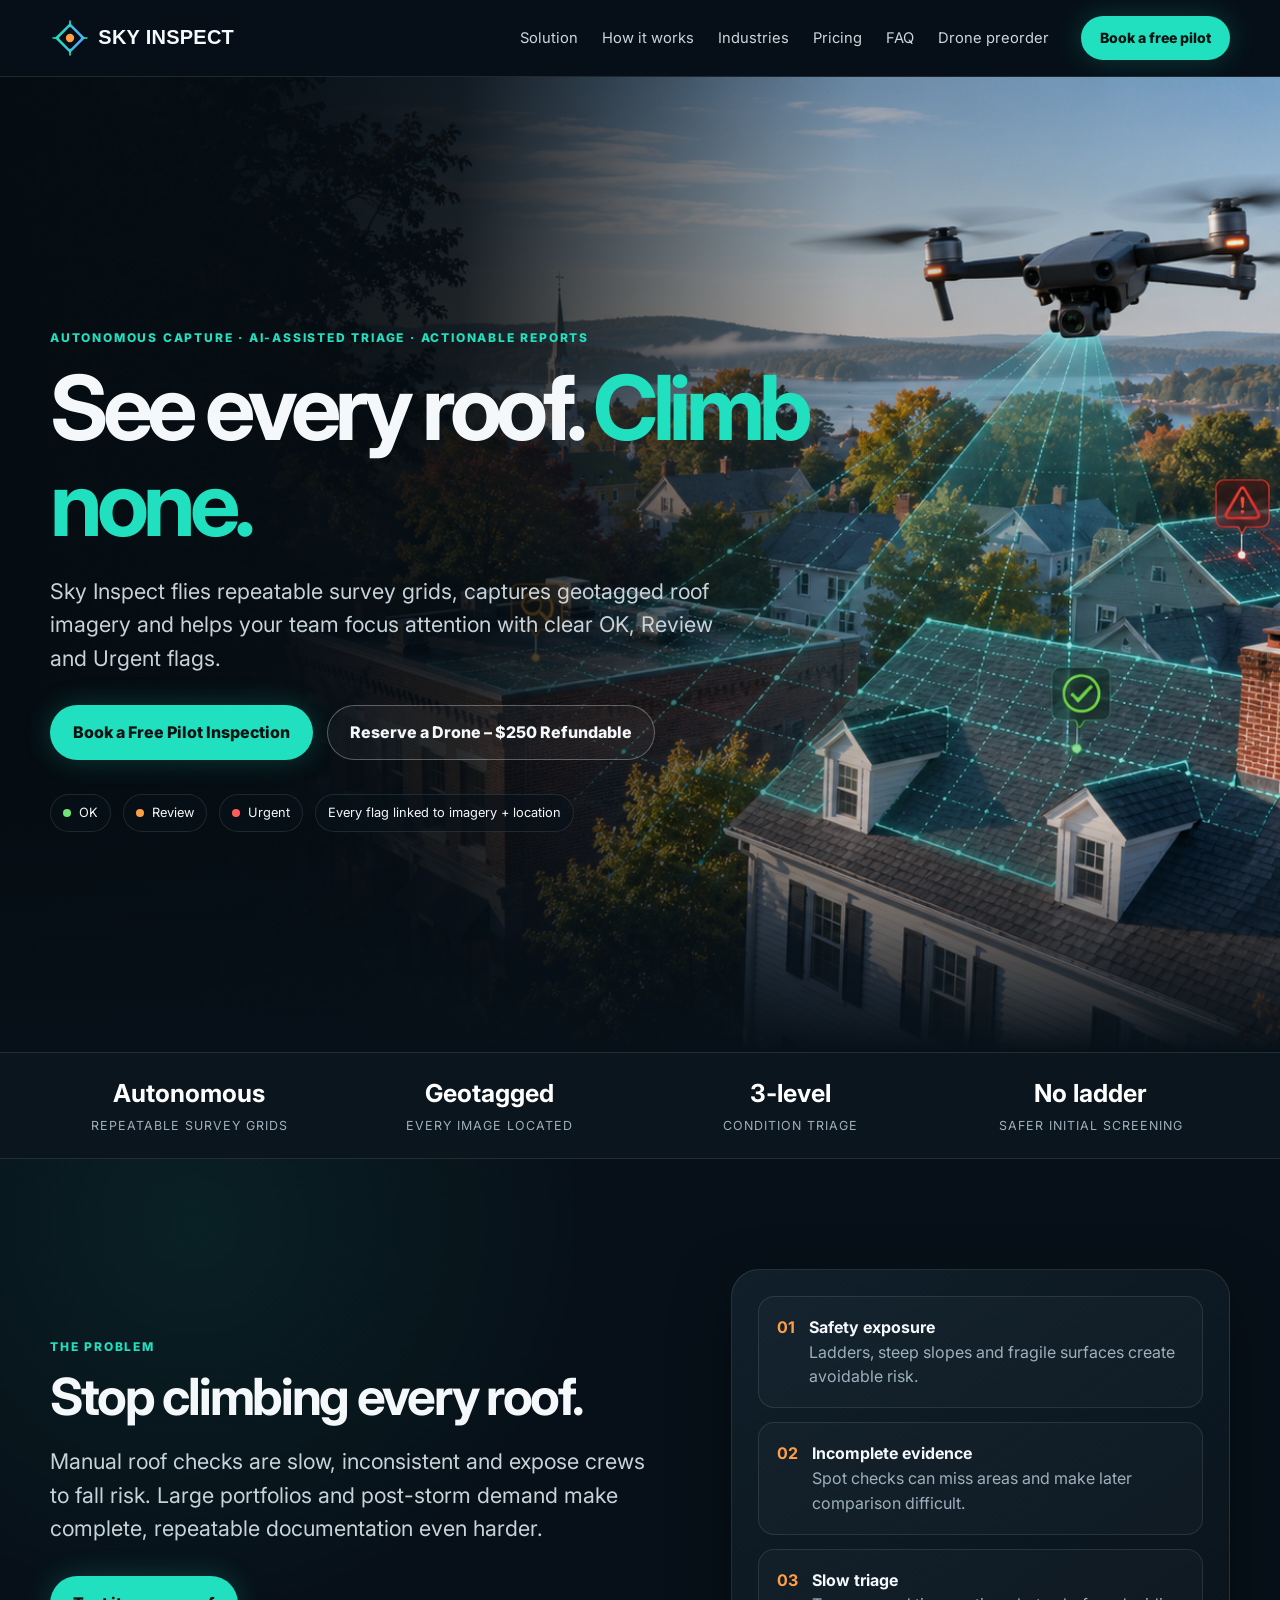
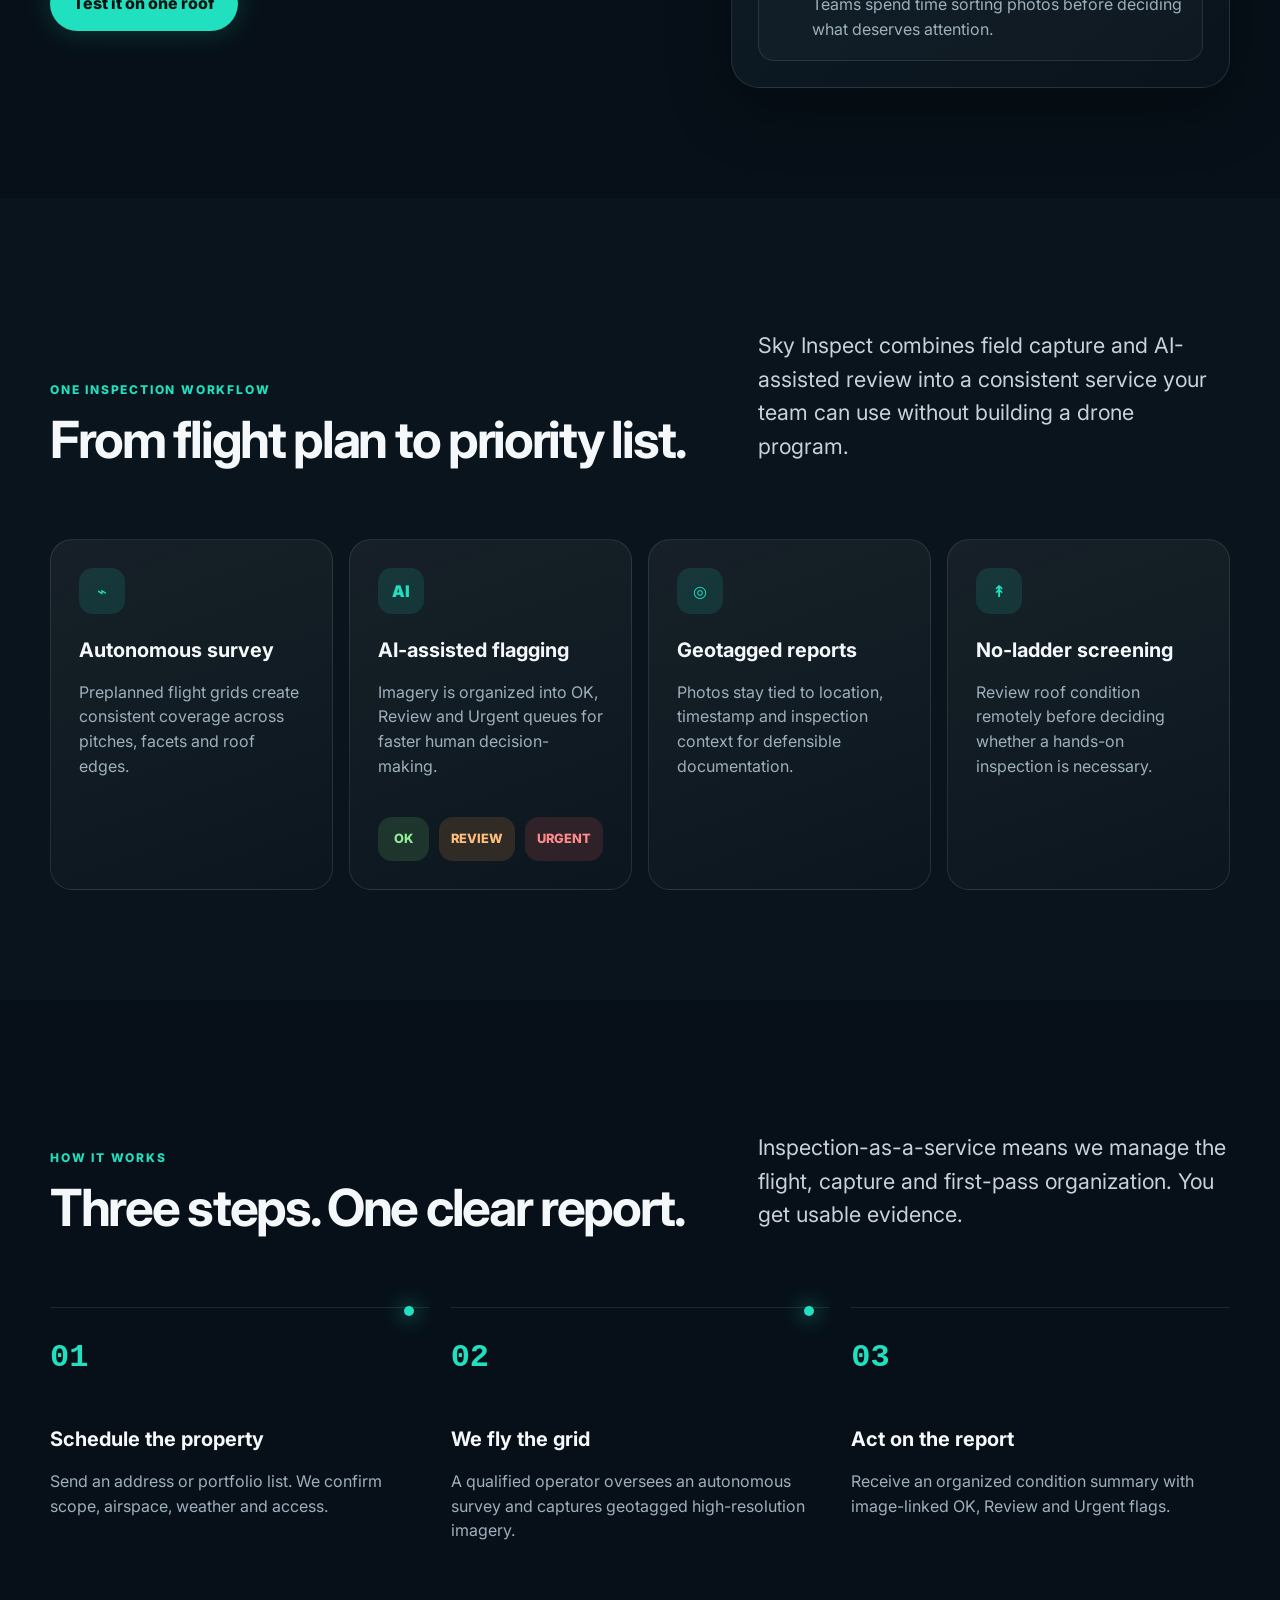
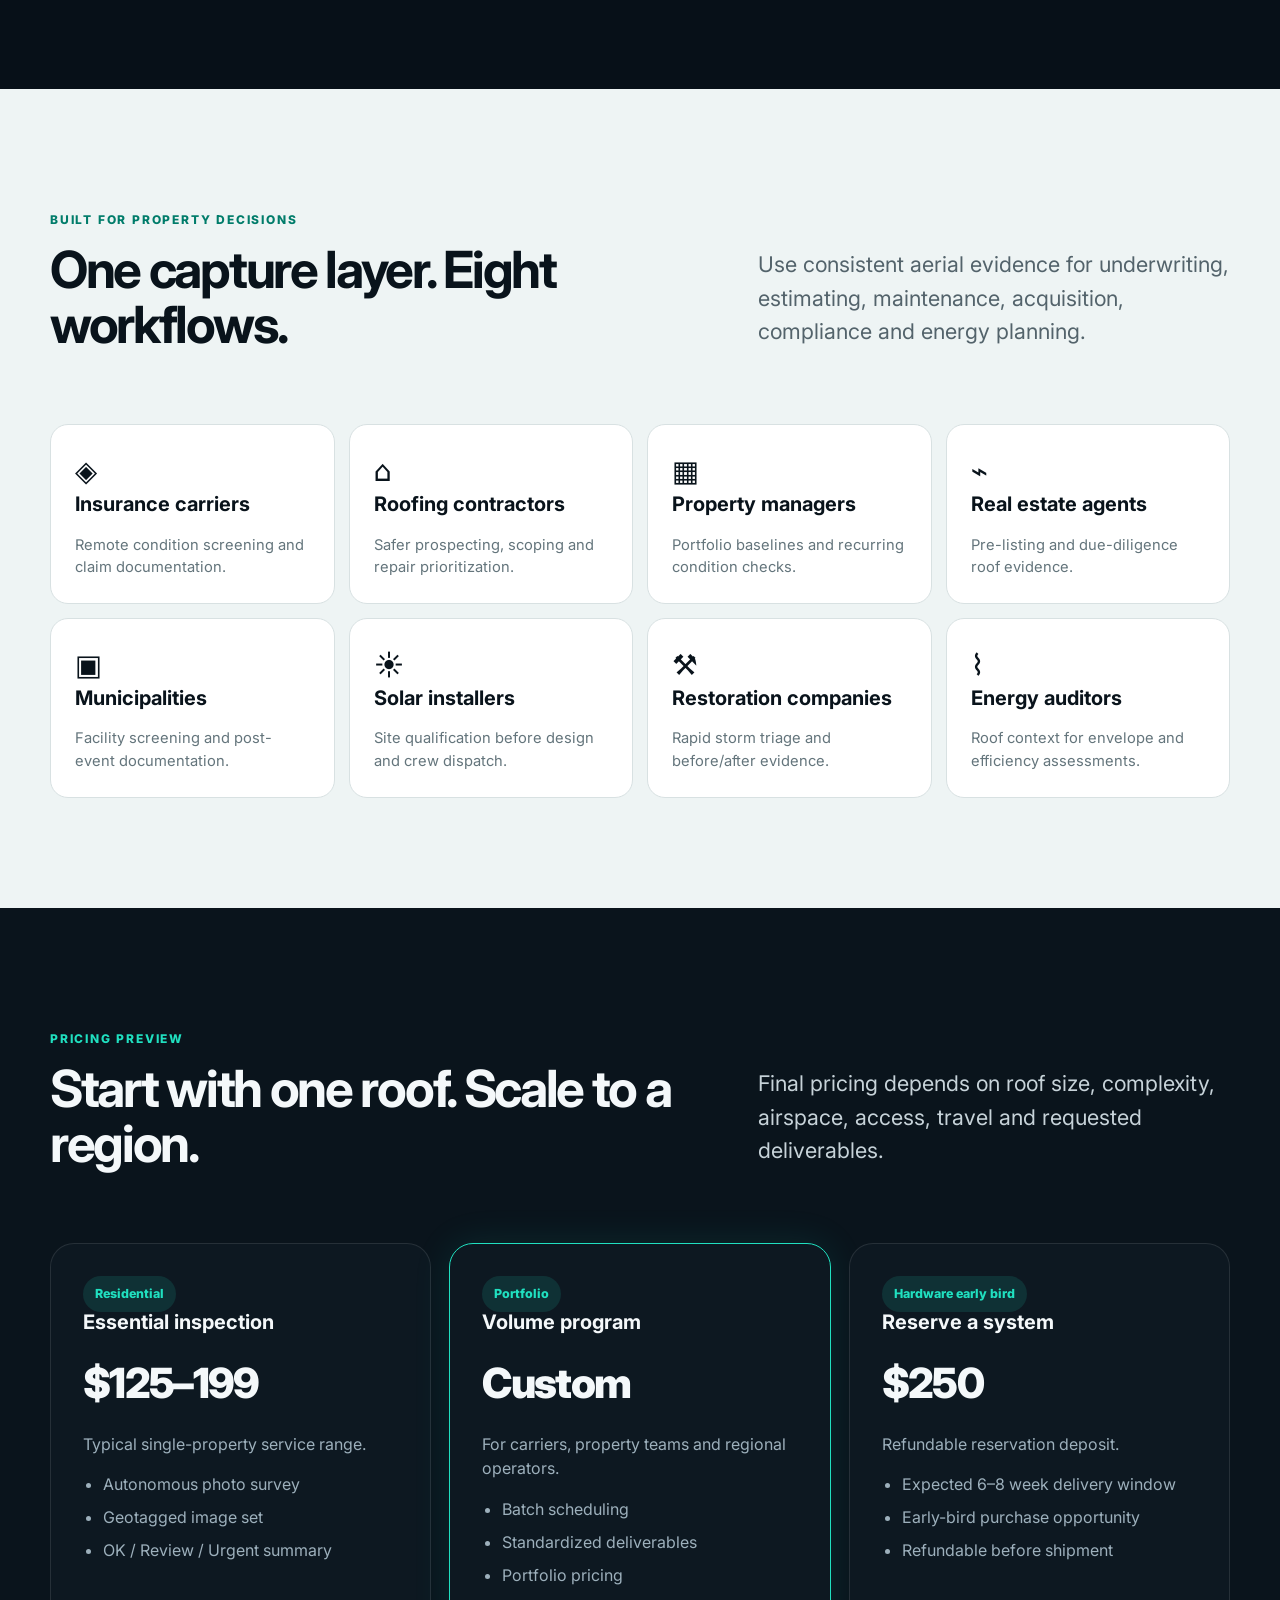
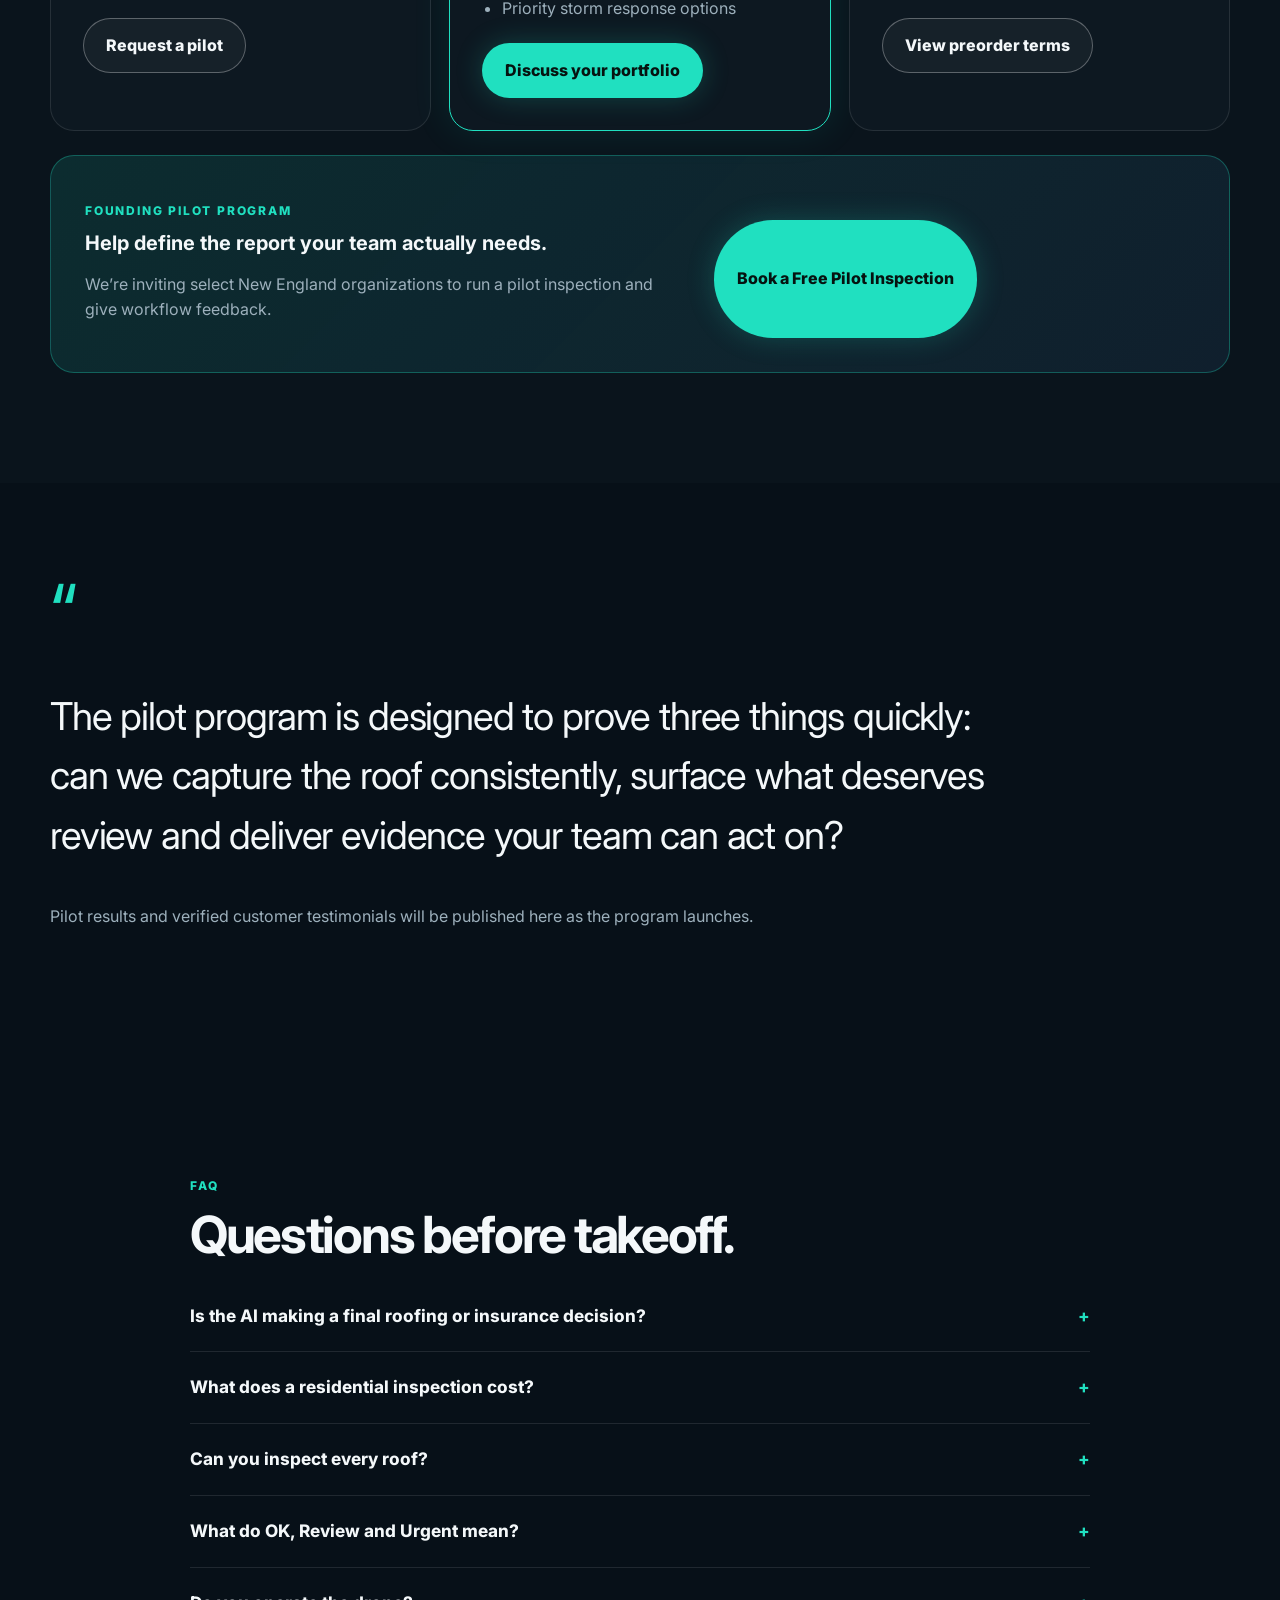
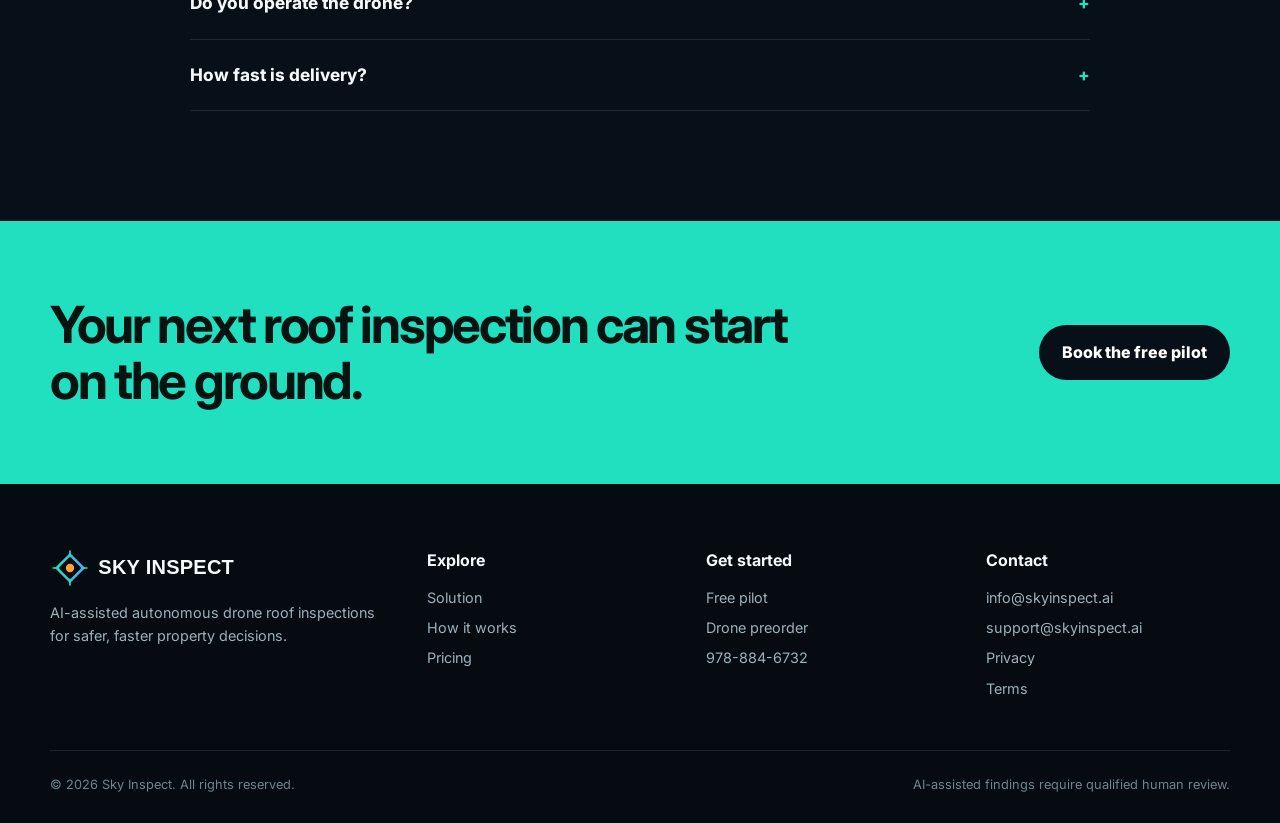
==== index.html @ bb6d6bbc "Launch Sky Inspect marketing site" ====
<!doctype html>
<html lang="en">
  <head>
    <meta charset="utf-8" />
    <meta name="viewport" content="width=device-width,initial-scale=1" />
    <title>Sky Inspect | AI-Assisted Autonomous Drone Roof Inspections</title>
    <meta
      name="description"
      content="Safer, faster roof inspections using autonomous drone survey grids, geotagged imagery and AI-assisted OK, Review and Urgent flagging."
    />
    <link rel="canonical" href="https://skyinspect.ai/" />
    <meta
      property="og:title"
      content="Sky Inspect — See every roof. Climb none."
    />
    <meta
      property="og:description"
      content="AI-assisted autonomous drone roof inspections for insurers, roofers and property teams."
    />
    <meta
      property="og:image"
      content="https://skyinspect.ai/assets/skyinspect-hero.png"
    />
    <link
      rel="icon"
      href="data:image/svg+xml,<svg xmlns=%22http://www.w3.org/2000/svg%22 viewBox=%220 0 100 100%22><rect width=%22100%22 height=%22100%22 rx=%2222%22 fill=%22%23071018%22/><path d=%22M15 50 50 15l35 35-35 35Z%22 fill=%22none%22 stroke=%22%2320e0c0%22 stroke-width=%228%22/><circle cx=%2250%22 cy=%2250%22 r=%2210%22 fill=%22%23ff9f43%22/></svg>"
    />
    <link rel="preconnect" href="https://fonts.googleapis.com" />
    <link rel="preconnect" href="https://fonts.gstatic.com" crossorigin />
    <link
      href="https://fonts.googleapis.com/css2?family=Inter:wght@400;500;600;700;800;900&display=swap"
      rel="stylesheet"
    />
    <link rel="stylesheet" href="/assets/styles.css" />
    <script type="application/ld+json">
      {
        "@context": "https://schema.org",
        "@type": "ProfessionalService",
        "name": "Sky Inspect",
        "url": "https://skyinspect.ai",
        "telephone": "+1-978-884-6732",
        "email": "info@skyinspect.ai",
        "areaServed": "New England",
        "description": "AI-assisted autonomous drone roof inspection service."
      }
    </script>
  </head>
  <body>
    <header class="site-header">
      <div class="container nav">
        <a href="/" aria-label="Sky Inspect home"
          ><img class="logo" src="/assets/logo.svg" alt="Sky Inspect"
        /></a>
        <nav class="navlinks" aria-label="Primary">
          <a href="#solution">Solution</a><a href="#process">How it works</a
          ><a href="#industries">Industries</a><a href="#pricing">Pricing</a
          ><a href="#faq">FAQ</a><a href="/preorder/">Drone preorder</a>
        </nav>
        <button
          class="menu"
          aria-label="Toggle navigation"
          aria-expanded="false"
        >
          ☰</button
        ><a class="btn btn-primary btn-small" href="/pilot/"
          >Book a free pilot</a
        >
      </div>
    </header>
    <main>
      <section class="hero">
        <div class="container hero-content">
          <p class="eyebrow">
            Autonomous capture · AI-assisted triage · Actionable reports
          </p>
          <h1>See every roof. <span>Climb none.</span></h1>
          <p class="lead">
            Sky Inspect flies repeatable survey grids, captures geotagged roof
            imagery and helps your team focus attention with clear OK, Review
            and Urgent flags.
          </p>
          <div class="actions">
            <a class="btn btn-primary" href="/pilot/"
              >Book a Free Pilot Inspection</a
            ><a class="btn btn-secondary" href="/preorder/"
              >Reserve a Drone – $250 Refundable</a
            >
          </div>
          <div class="status-row">
            <span class="status"><i class="dot ok"></i> OK</span
            ><span class="status"><i class="dot review"></i> Review</span
            ><span class="status"><i class="dot urgent"></i> Urgent</span
            ><span class="status">Every flag linked to imagery + location</span>
          </div>
        </div>
      </section>
      <div class="trust">
        <div class="container trust-inner">
          <div class="trust-item">
            <strong>Autonomous</strong><span>Repeatable survey grids</span>
          </div>
          <div class="trust-item">
            <strong>Geotagged</strong><span>Every image located</span>
          </div>
          <div class="trust-item">
            <strong>3-level</strong><span>Condition triage</span>
          </div>
          <div class="trust-item">
            <strong>No ladder</strong><span>Safer initial screening</span>
          </div>
        </div>
      </div>
      <section class="problem">
        <div class="container problem-grid">
          <div class="reveal">
            <p class="eyebrow">The problem</p>
            <h2>Stop climbing every roof.</h2>
            <p class="lead">
              Manual roof checks are slow, inconsistent and expose crews to fall
              risk. Large portfolios and post-storm demand make complete,
              repeatable documentation even harder.
            </p>
            <div class="actions">
              <a class="btn btn-primary" href="/pilot/">Test it on one roof</a>
            </div>
          </div>
          <div class="problem-visual reveal">
            <div class="risk-list">
              <div class="risk">
                <b>01</b>
                <div>
                  <strong>Safety exposure</strong><br /><span class="muted"
                    >Ladders, steep slopes and fragile surfaces create avoidable
                    risk.</span
                  >
                </div>
              </div>
              <div class="risk">
                <b>02</b>
                <div>
                  <strong>Incomplete evidence</strong><br /><span class="muted"
                    >Spot checks can miss areas and make later comparison
                    difficult.</span
                  >
                </div>
              </div>
              <div class="risk">
                <b>03</b>
                <div>
                  <strong>Slow triage</strong><br /><span class="muted"
                    >Teams spend time sorting photos before deciding what
                    deserves attention.</span
                  >
                </div>
              </div>
            </div>
          </div>
        </div>
      </section>
      <section class="features" id="solution">
        <div class="container">
          <div class="section-head reveal">
            <div>
              <p class="eyebrow">One inspection workflow</p>
              <h2>From flight plan to priority list.</h2>
            </div>
            <p class="lead">
              Sky Inspect combines field capture and AI-assisted review into a
              consistent service your team can use without building a drone
              program.
            </p>
          </div>
          <div class="card-grid">
            <article class="card reveal">
              <div class="icon">⌁</div>
              <h3>Autonomous survey</h3>
              <p>
                Preplanned flight grids create consistent coverage across
                pitches, facets and roof edges.
              </p>
            </article>
            <article class="card reveal">
              <div class="icon">AI</div>
              <h3>AI-assisted flagging</h3>
              <p>
                Imagery is organized into OK, Review and Urgent queues for
                faster human decision-making.
              </p>
              <div class="report-mini">
                <div class="r1">OK</div>
                <div class="r2">REVIEW</div>
                <div class="r3">URGENT</div>
              </div>
            </article>
            <article class="card reveal">
              <div class="icon">◎</div>
              <h3>Geotagged reports</h3>
              <p>
                Photos stay tied to location, timestamp and inspection context
                for defensible documentation.
              </p>
            </article>
            <article class="card reveal">
              <div class="icon">↟</div>
              <h3>No-ladder screening</h3>
              <p>
                Review roof condition remotely before deciding whether a
                hands-on inspection is necessary.
              </p>
            </article>
          </div>
        </div>
      </section>
      <section id="process">
        <div class="container">
          <div class="section-head reveal">
            <div>
              <p class="eyebrow">How it works</p>
              <h2>Three steps. One clear report.</h2>
            </div>
            <p class="lead">
              Inspection-as-a-service means we manage the flight, capture and
              first-pass organization. You get usable evidence.
            </p>
          </div>
          <div class="steps">
            <article class="step reveal">
              <h3>Schedule the property</h3>
              <p class="muted">
                Send an address or portfolio list. We confirm scope, airspace,
                weather and access.
              </p>
            </article>
            <article class="step reveal">
              <h3>We fly the grid</h3>
              <p class="muted">
                A qualified operator oversees an autonomous survey and captures
                geotagged high-resolution imagery.
              </p>
            </article>
            <article class="step reveal">
              <h3>Act on the report</h3>
              <p class="muted">
                Receive an organized condition summary with image-linked OK,
                Review and Urgent flags.
              </p>
            </article>
          </div>
        </div>
      </section>
      <section class="usecases" id="industries">
        <div class="container">
          <div class="section-head reveal">
            <div>
              <p class="eyebrow">Built for property decisions</p>
              <h2>One capture layer. Eight workflows.</h2>
            </div>
            <p class="lead muted">
              Use consistent aerial evidence for underwriting, estimating,
              maintenance, acquisition, compliance and energy planning.
            </p>
          </div>
          <div class="use-grid">
            <article class="use reveal">
              <span>◈</span>
              <div>
                <h3>Insurance carriers</h3>
                <p>Remote condition screening and claim documentation.</p>
              </div>
            </article>
            <article class="use reveal">
              <span>⌂</span>
              <div>
                <h3>Roofing contractors</h3>
                <p>Safer prospecting, scoping and repair prioritization.</p>
              </div>
            </article>
            <article class="use reveal">
              <span>▦</span>
              <div>
                <h3>Property managers</h3>
                <p>Portfolio baselines and recurring condition checks.</p>
              </div>
            </article>
            <article class="use reveal">
              <span>⌁</span>
              <div>
                <h3>Real estate agents</h3>
                <p>Pre-listing and due-diligence roof evidence.</p>
              </div>
            </article>
            <article class="use reveal">
              <span>▣</span>
              <div>
                <h3>Municipalities</h3>
                <p>Facility screening and post-event documentation.</p>
              </div>
            </article>
            <article class="use reveal">
              <span>☀</span>
              <div>
                <h3>Solar installers</h3>
                <p>Site qualification before design and crew dispatch.</p>
              </div>
            </article>
            <article class="use reveal">
              <span>⚒</span>
              <div>
                <h3>Restoration companies</h3>
                <p>Rapid storm triage and before/after evidence.</p>
              </div>
            </article>
            <article class="use reveal">
              <span>⌇</span>
              <div>
                <h3>Energy auditors</h3>
                <p>Roof context for envelope and efficiency assessments.</p>
              </div>
            </article>
          </div>
        </div>
      </section>
      <section class="pricing" id="pricing">
        <div class="container">
          <div class="section-head reveal">
            <div>
              <p class="eyebrow">Pricing preview</p>
              <h2>Start with one roof. Scale to a region.</h2>
            </div>
            <p class="lead">
              Final pricing depends on roof size, complexity, airspace, access,
              travel and requested deliverables.
            </p>
          </div>
          <div class="price-grid">
            <article class="price reveal">
              <span class="badge">Residential</span>
              <h3>Essential inspection</h3>
              <div class="amount">$125–199</div>
              <p class="muted">Typical single-property service range.</p>
              <ul>
                <li>Autonomous photo survey</li>
                <li>Geotagged image set</li>
                <li>OK / Review / Urgent summary</li>
              </ul>
              <a class="btn btn-secondary" href="/pilot/">Request a pilot</a>
            </article>
            <article class="price featured reveal">
              <span class="badge">Portfolio</span>
              <h3>Volume program</h3>
              <div class="amount">Custom</div>
              <p class="muted">
                For carriers, property teams and regional operators.
              </p>
              <ul>
                <li>Batch scheduling</li>
                <li>Standardized deliverables</li>
                <li>Portfolio pricing</li>
                <li>Priority storm response options</li>
              </ul>
              <a class="btn btn-primary" href="/pilot/"
                >Discuss your portfolio</a
              >
            </article>
            <article class="price reveal">
              <span class="badge">Hardware early bird</span>
              <h3>Reserve a system</h3>
              <div class="amount">$250</div>
              <p class="muted">Refundable reservation deposit.</p>
              <ul>
                <li>Expected 6–8 week delivery window</li>
                <li>Early-bird purchase opportunity</li>
                <li>Refundable before shipment</li>
              </ul>
              <a class="btn btn-secondary" href="/preorder/"
                >View preorder terms</a
              >
            </article>
          </div>
          <div class="pilot reveal">
            <div>
              <p class="eyebrow">Founding pilot program</p>
              <h3>Help define the report your team actually needs.</h3>
              <p class="muted">
                We’re inviting select New England organizations to run a pilot
                inspection and give workflow feedback.
              </p>
            </div>
            <div class="actions">
              <a class="btn btn-primary" href="/pilot/"
                >Book a Free Pilot Inspection</a
              >
            </div>
          </div>
        </div>
      </section>
      <section>
        <div class="container reveal">
          <span class="quote-mark">“</span>
          <p class="quote">
            The pilot program is designed to prove three things quickly: can we
            capture the roof consistently, surface what deserves review and
            deliver evidence your team can act on?
          </p>
          <p class="muted">
            Pilot results and verified customer testimonials will be published
            here as the program launches.
          </p>
        </div>
      </section>
      <section id="faq">
        <div class="container faq">
          <p class="eyebrow">FAQ</p>
          <h2>Questions before takeoff.</h2>
          <details>
            <summary>
              Is the AI making a final roofing or insurance decision?
            </summary>
            <p>
              No. Sky Inspect provides AI-assisted condition flags to help
              qualified people prioritize review. It is not a substitute for
              engineering judgment, coverage determination, code review or a
              hands-on inspection when one is required.
            </p>
          </details>
          <details>
            <summary>What does a residential inspection cost?</summary>
            <p>
              Typical residential service is expected to range from $125 to $199
              depending on roof size, complexity, airspace, travel and
              deliverables. We confirm price before scheduling.
            </p>
          </details>
          <details>
            <summary>Can you inspect every roof?</summary>
            <p>
              Most roofs can be surveyed, but flights depend on weather,
              airspace authorization, property access, local restrictions and
              safe operating conditions.
            </p>
          </details>
          <details>
            <summary>What do OK, Review and Urgent mean?</summary>
            <p>
              They are triage labels. OK means no obvious issue was flagged in
              the reviewed imagery; Review means a qualified person should
              examine the evidence; Urgent means the imagery appears to warrant
              prompt human attention. They are not warranties or final
              diagnoses.
            </p>
          </details>
          <details>
            <summary>Do you operate the drone?</summary>
            <p>
              Yes. Inspection-as-a-service is the primary offering. Hardware
              reservations are secondary for organizations planning their own
              compatible program.
            </p>
          </details>
          <details>
            <summary>How fast is delivery?</summary>
            <p>
              Turnaround depends on scope and demand. A target delivery time is
              confirmed with every quote, with expedited options considered for
              storm response.
            </p>
          </details>
        </div>
      </section>
      <section class="cta-band">
        <div class="container">
          <h2>Your next roof inspection can start on the ground.</h2>
          <a class="btn" href="/pilot/">Book the free pilot</a>
        </div>
      </section>
    </main>
    <footer class="footer">
      <div class="container">
        <div class="footer-grid">
          <div>
            <img class="logo" src="/assets/logo.svg" alt="Sky Inspect" />
            <p>
              AI-assisted autonomous drone roof inspections for safer, faster
              property decisions.
            </p>
          </div>
          <div>
            <h4>Explore</h4>
            <a href="#solution">Solution</a><a href="#process">How it works</a
            ><a href="#pricing">Pricing</a>
          </div>
          <div>
            <h4>Get started</h4>
            <a href="/pilot/">Free pilot</a
            ><a href="/preorder/">Drone preorder</a
            ><a href="tel:+19788846732">978-884-6732</a>
          </div>
          <div>
            <h4>Contact</h4>
            <a href="mailto:info@skyinspect.ai">info@skyinspect.ai</a
            ><a href="mailto:support@skyinspect.ai">support@skyinspect.ai</a
            ><a href="/privacy/">Privacy</a><a href="/terms/">Terms</a>
          </div>
        </div>
        <div class="footer-bottom">
          <span>© 2026 Sky Inspect. All rights reserved.</span
          ><span>AI-assisted findings require qualified human review.</span>
        </div>
      </div>
    </footer>
    <script src="/assets/site.js" defer></script>
  </body>
</html>
---- assets/styles.css ----
:root{--ink:#071018;--panel:#0d1821;--panel2:#111f2a;--text:#f4f8fa;--muted:#9db0bc;--teal:#20e0c0;--teal2:#0bbda3;--orange:#ff9f43;--red:#ff5d5d;--line:rgba(255,255,255,.1);--max:1180px;--shadow:0 20px 60px rgba(0,0,0,.35)}
*{box-sizing:border-box}html{scroll-behavior:smooth}body{margin:0;background:var(--ink);color:var(--text);font-family:Inter,ui-sans-serif,system-ui,-apple-system,"Segoe UI",sans-serif;line-height:1.55}a{color:inherit;text-decoration:none}img{max-width:100%;display:block}.container{width:min(var(--max),calc(100% - 40px));margin:auto}.eyebrow{text-transform:uppercase;letter-spacing:.15em;font-size:.75rem;font-weight:800;color:var(--teal)}h1,h2,h3{line-height:1.08;margin:0 0 18px}h1{font-size:clamp(3rem,7vw,6.4rem);letter-spacing:-.06em;max-width:880px}h2{font-size:clamp(2.1rem,4vw,4.2rem);letter-spacing:-.045em}h3{font-size:1.25rem}.lead{font-size:clamp(1.08rem,2vw,1.35rem);color:#c7d3d9;max-width:720px}.muted{color:var(--muted)}
.site-header{position:sticky;top:0;z-index:30;background:rgba(7,16,24,.76);backdrop-filter:blur(18px);border-bottom:1px solid var(--line)}.nav{height:76px;display:flex;align-items:center;gap:32px}.logo{width:200px}.navlinks{display:flex;gap:24px;margin-left:auto;font-size:.92rem;color:#cbd6dc}.navlinks a:hover{color:var(--teal)}.menu{display:none;background:none;border:0;color:#fff;font-size:1.6rem}.btn{display:inline-flex;align-items:center;justify-content:center;gap:8px;border-radius:999px;padding:14px 22px;font-weight:800;border:1px solid transparent;transition:.25s transform,.25s box-shadow,.25s background}.btn:hover{transform:translateY(-2px)}.btn-primary{background:var(--teal);color:#061310;box-shadow:0 0 28px rgba(32,224,192,.22)}.btn-primary:hover{background:#65f2dc}.btn-secondary{border-color:rgba(255,255,255,.3);background:rgba(255,255,255,.04)}.btn-secondary:hover{border-color:var(--teal)}.btn-small{padding:10px 18px;font-size:.88rem}
.hero{min-height:790px;position:relative;display:grid;align-items:center;overflow:hidden;background:#08121a}.hero:before{content:"";position:absolute;inset:0;background:linear-gradient(90deg,rgba(5,12,18,.98) 0%,rgba(5,12,18,.88) 36%,rgba(5,12,18,.22) 67%,rgba(5,12,18,.05)),url('skyinspect-hero.png') center/cover no-repeat}.hero:after{content:"";position:absolute;inset:0;background:linear-gradient(0deg,#071018 0,transparent 24%)}.hero-content{position:relative;z-index:2;padding:130px 0 110px}.hero h1 span{color:var(--teal)}.hero .lead{max-width:680px}.actions{display:flex;flex-wrap:wrap;gap:14px;margin-top:30px}.status-row{display:flex;gap:12px;flex-wrap:wrap;margin-top:34px}.status{display:flex;align-items:center;gap:8px;padding:8px 12px;border:1px solid var(--line);border-radius:99px;background:rgba(8,18,26,.65);font-size:.8rem}.dot{width:8px;height:8px;border-radius:50%}.ok{background:#70e477}.review{background:var(--orange)}.urgent{background:var(--red)}
.trust{border-block:1px solid var(--line);background:#0b151d}.trust-inner{min-height:105px;display:grid;grid-template-columns:repeat(4,1fr);align-items:center;gap:22px;text-align:center}.trust-item strong{display:block;font-size:1.55rem;color:#fff}.trust-item span{font-size:.78rem;color:var(--muted);text-transform:uppercase;letter-spacing:.08em}
section{padding:110px 0}.section-head{display:grid;grid-template-columns:1.15fr .85fr;gap:70px;align-items:end;margin-bottom:54px}.problem{background:radial-gradient(circle at 15% 10%,rgba(32,224,192,.08),transparent 32%),var(--ink)}.problem-grid{display:grid;grid-template-columns:1.1fr .9fr;gap:70px;align-items:center}.problem-visual{border:1px solid var(--line);border-radius:28px;padding:26px;background:linear-gradient(145deg,#101f2a,#09131b);box-shadow:var(--shadow)}.risk-list{display:grid;gap:14px}.risk{display:flex;gap:14px;align-items:flex-start;padding:18px;border:1px solid var(--line);border-radius:16px;background:rgba(255,255,255,.025)}.risk b{color:var(--orange)}
.features{background:#0a141c}.card-grid{display:grid;grid-template-columns:repeat(4,1fr);gap:16px}.card{border:1px solid var(--line);border-radius:22px;padding:28px;background:linear-gradient(160deg,rgba(255,255,255,.055),rgba(255,255,255,.012));transition:.28s transform,.28s border-color}.card:hover{transform:translateY(-5px);border-color:rgba(32,224,192,.55)}.icon{width:46px;height:46px;border-radius:14px;display:grid;place-items:center;background:rgba(32,224,192,.12);color:var(--teal);font-weight:900;margin-bottom:26px}.card p{color:var(--muted);margin-bottom:0}.report-mini{margin-top:38px;display:grid;grid-template-columns:1fr 1fr 1fr;gap:10px}.report-mini div{border-radius:14px;padding:12px;text-align:center;font-weight:800;font-size:.8rem}.report-mini .r1{background:rgba(112,228,119,.14);color:#91ec96}.report-mini .r2{background:rgba(255,159,67,.14);color:#ffc07d}.report-mini .r3{background:rgba(255,93,93,.14);color:#ff8a8a}
.steps{display:grid;grid-template-columns:repeat(3,1fr);gap:22px;counter-reset:step}.step{position:relative;border-top:1px solid var(--line);padding:34px 22px 20px 0}.step:before{counter-increment:step;content:"0" counter(step);display:block;color:var(--teal);font:800 2rem/1 ui-monospace,monospace;margin-bottom:55px}.step:not(:last-child):after{content:"";position:absolute;top:-2px;right:15px;width:10px;height:10px;border-radius:50%;background:var(--teal);box-shadow:0 0 20px var(--teal)}
.usecases{background:#eef4f4;color:#09131b}.usecases .eyebrow{color:#007c6a}.usecases .muted{color:#53636b}.use-grid{display:grid;grid-template-columns:repeat(4,1fr);gap:14px}.use{min-height:170px;border-radius:18px;padding:24px;background:#fff;border:1px solid #d8e1e2;display:flex;flex-direction:column;justify-content:space-between;transition:.25s}.use:hover{transform:translateY(-4px);box-shadow:0 16px 35px rgba(20,50,50,.1)}.use span{font-size:1.8rem}.use p{color:#64757c;margin:0;font-size:.92rem}
.pricing{background:#0a141c}.price-grid{display:grid;grid-template-columns:repeat(3,1fr);gap:18px}.price{padding:32px;border:1px solid var(--line);border-radius:24px;background:var(--panel)}.price.featured{border-color:var(--teal);box-shadow:0 0 38px rgba(32,224,192,.1)}.amount{font-size:2.6rem;font-weight:850;letter-spacing:-.04em}.price ul{padding-left:20px;color:var(--muted);min-height:130px}.price li{margin:8px 0}.pilot{display:grid;grid-template-columns:1fr .8fr;gap:28px;margin-top:24px;padding:34px;border-radius:24px;background:linear-gradient(135deg,rgba(32,224,192,.12),rgba(85,167,255,.08));border:1px solid rgba(32,224,192,.3)}
.quote{font-size:clamp(1.6rem,3vw,2.8rem);letter-spacing:-.03em;max-width:950px}.quote-mark{color:var(--teal);font-size:5rem;line-height:.5}.faq{max-width:900px}.faq details{border-bottom:1px solid var(--line);padding:22px 0}.faq summary{cursor:pointer;font-size:1.08rem;font-weight:750;list-style:none;display:flex;justify-content:space-between}.faq summary:after{content:"+";color:var(--teal)}.faq details[open] summary:after{content:"–"}.faq details p{color:var(--muted);max-width:760px}
.cta-band{padding:76px 0;background:var(--teal);color:#061310}.cta-band .container{display:flex;align-items:center;justify-content:space-between;gap:30px}.cta-band h2{max-width:760px;margin:0}.cta-band .btn{background:#071018;color:#fff}.footer{padding:64px 0 28px;background:#050b10}.footer-grid{display:grid;grid-template-columns:1.4fr repeat(3,1fr);gap:35px}.footer h4{margin:0 0 14px}.footer a,.footer p{color:var(--muted);font-size:.9rem}.footer a{display:block;margin:8px 0}.footer-bottom{border-top:1px solid var(--line);margin-top:42px;padding-top:24px;color:#70838e;font-size:.8rem;display:flex;justify-content:space-between}
.page-hero{padding:150px 0 70px;background:radial-gradient(circle at 70% 20%,rgba(32,224,192,.11),transparent 30%)}.form-layout{display:grid;grid-template-columns:.8fr 1.2fr;gap:60px;align-items:start}.form-card{padding:34px;border:1px solid var(--line);border-radius:24px;background:var(--panel);box-shadow:var(--shadow)}label{display:block;font-size:.82rem;font-weight:750;margin-bottom:8px}.field{margin-bottom:18px}input,select,textarea{width:100%;background:#071018;border:1px solid #2a3c48;border-radius:12px;color:#fff;padding:14px;font:inherit}input:focus,select:focus,textarea:focus{outline:2px solid var(--teal);outline-offset:1px}.checks{display:flex;gap:10px;align-items:flex-start;color:var(--muted);font-size:.76rem}.checks input{width:auto;margin-top:4px}.form-card .btn{width:100%;margin-top:20px}.fine{font-size:.75rem;color:#70838e}.success{padding:20px;border:1px solid rgba(112,228,119,.4);background:rgba(112,228,119,.1);border-radius:14px;color:#a9efad}.terms{max-width:860px}.terms h2{font-size:2rem;margin-top:45px}.terms p,.terms li{color:#b4c2ca}.badge{display:inline-flex;padding:8px 12px;border-radius:99px;background:rgba(32,224,192,.12);color:var(--teal);font-weight:800;font-size:.78rem}.preorder-card{display:grid;grid-template-columns:1fr .8fr;gap:44px;padding:42px;border:1px solid var(--line);border-radius:30px;background:linear-gradient(145deg,#11232e,#091219)}
.reveal{opacity:0;transform:translateY(24px);transition:opacity .7s ease,transform .7s ease}.reveal.visible{opacity:1;transform:none}
@media(max-width:900px){.navlinks{position:fixed;inset:76px 0 auto;background:#071018;padding:26px 20px;display:none;flex-direction:column;border-bottom:1px solid var(--line)}.navlinks.open{display:flex}.menu{display:block;margin-left:auto}.nav>.btn{display:none}.hero{min-height:720px}.hero:before{background:linear-gradient(90deg,rgba(5,12,18,.96),rgba(5,12,18,.72)),url('skyinspect-hero.png') 62% center/cover}.section-head,.problem-grid,.pilot,.form-layout,.preorder-card{grid-template-columns:1fr}.card-grid,.use-grid{grid-template-columns:repeat(2,1fr)}.price-grid{grid-template-columns:1fr}.footer-grid{grid-template-columns:1fr 1fr}.trust-inner{grid-template-columns:1fr 1fr;padding:24px 0}.steps{grid-template-columns:1fr}.step:before{margin-bottom:20px}.step:after{display:none}.cta-band .container{align-items:flex-start;flex-direction:column}}
@media(max-width:560px){.container{width:min(var(--max),calc(100% - 28px))}.hero{min-height:760px}.hero-content{padding-top:110px}h1{font-size:3.25rem}.card-grid,.use-grid{grid-template-columns:1fr}.actions .btn{width:100%}.footer-grid{grid-template-columns:1fr}.footer-bottom{display:block}.trust-inner{grid-template-columns:1fr 1fr}.logo{width:175px}.form-card{padding:22px}section{padding:80px 0}}
@media(prefers-reduced-motion:reduce){*{scroll-behavior:auto!important;transition:none!important}.reveal{opacity:1;transform:none}}
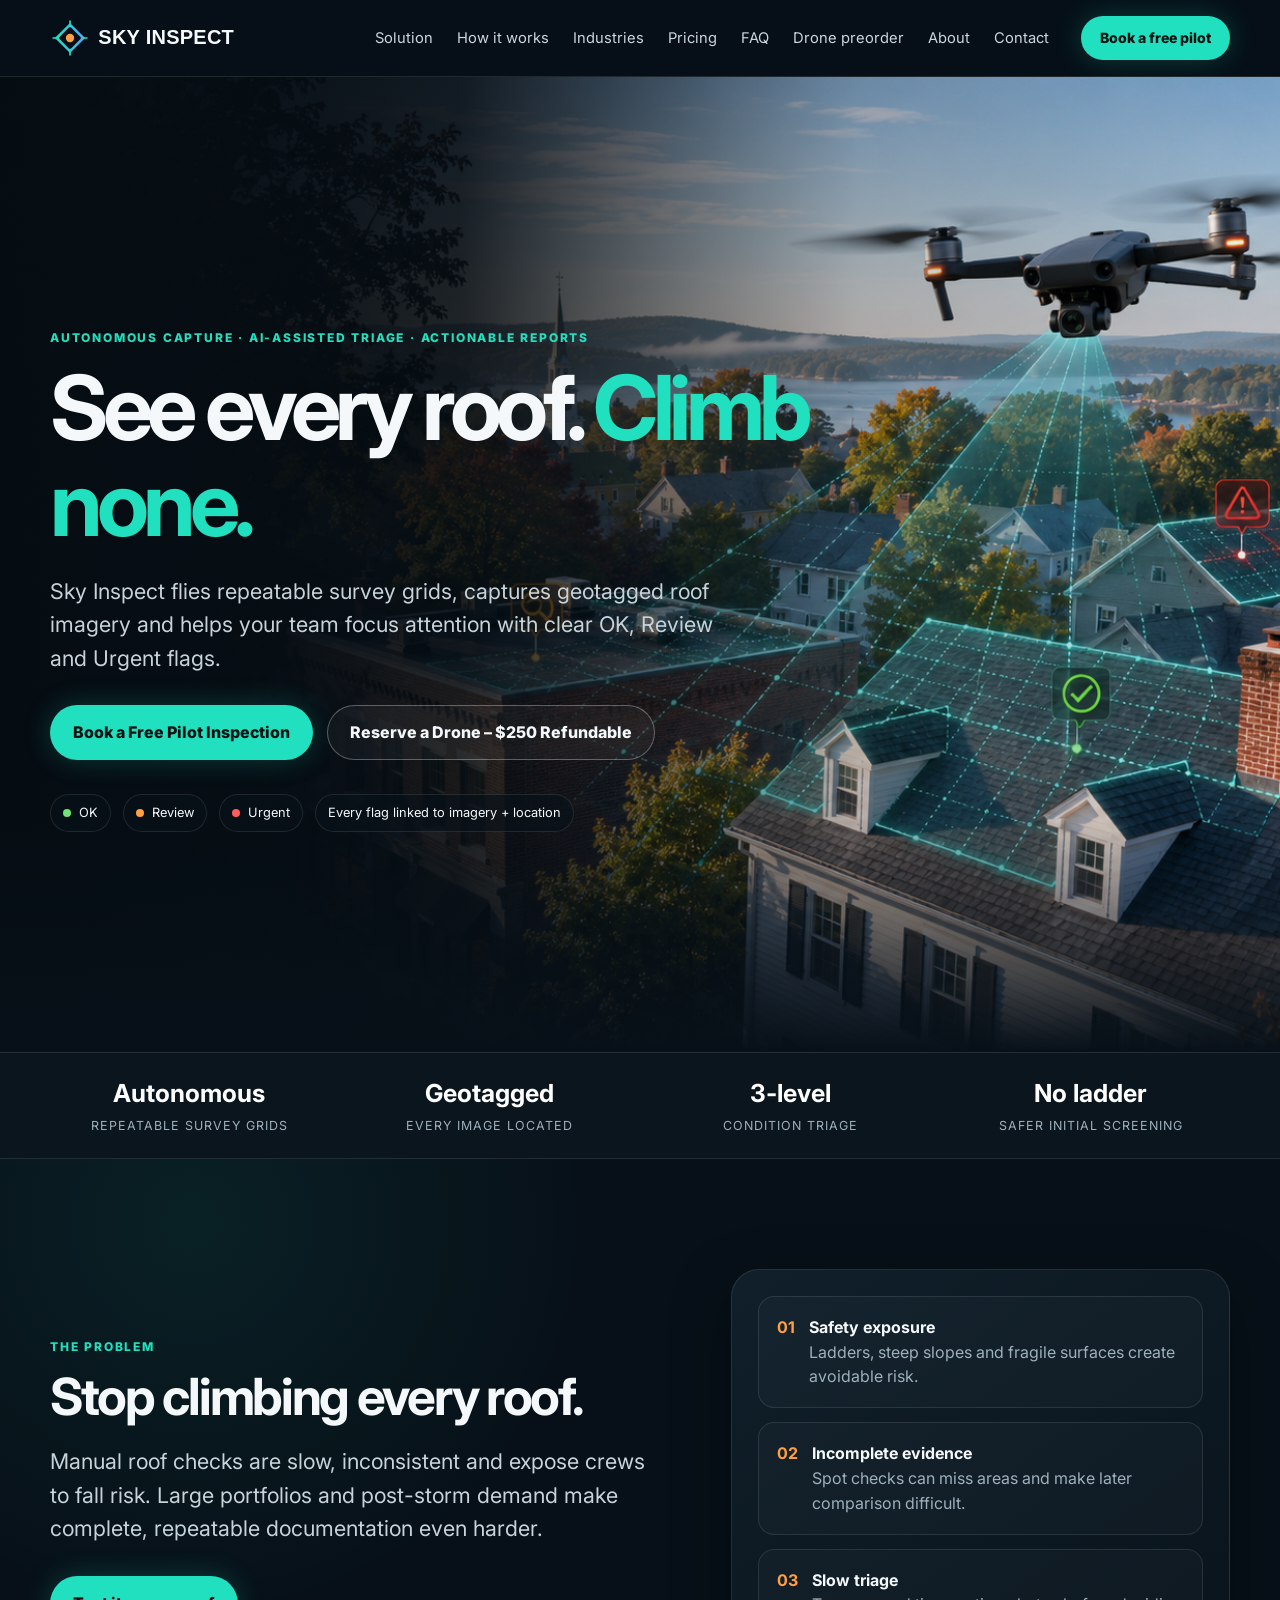
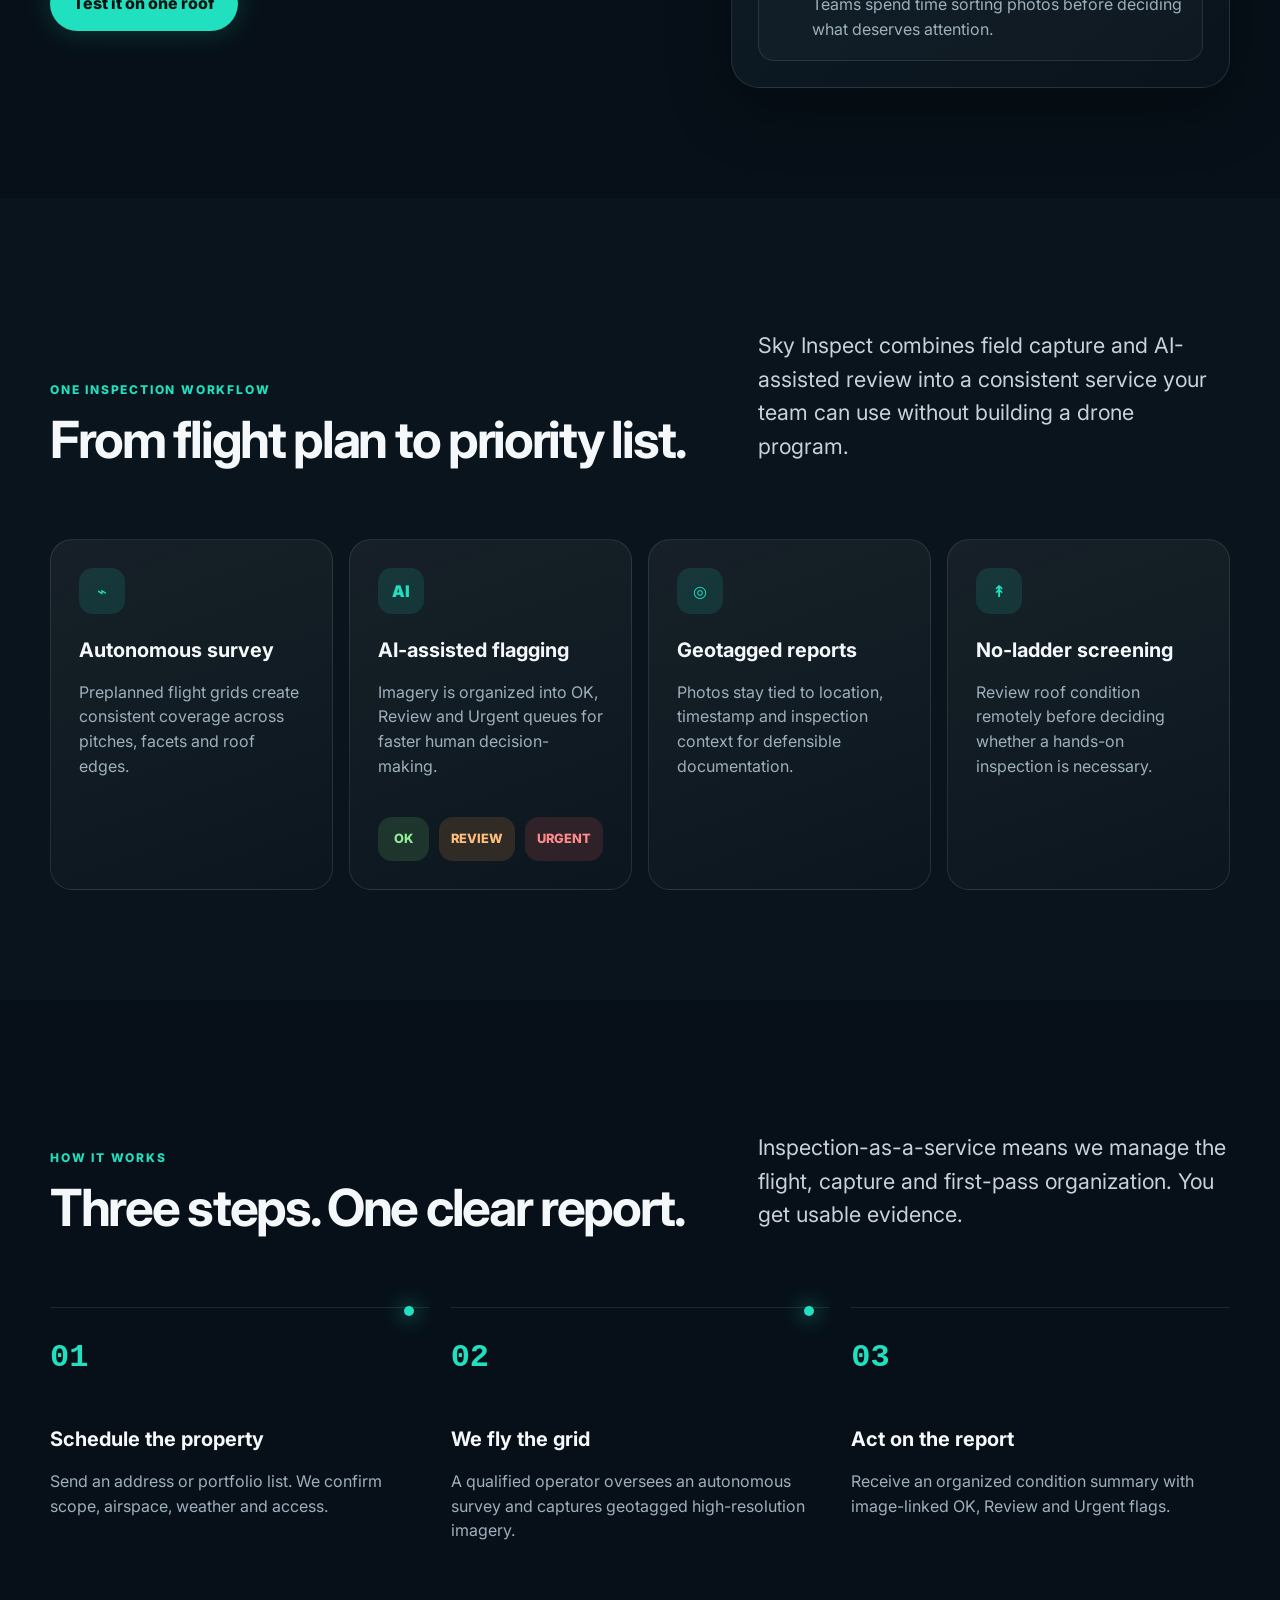
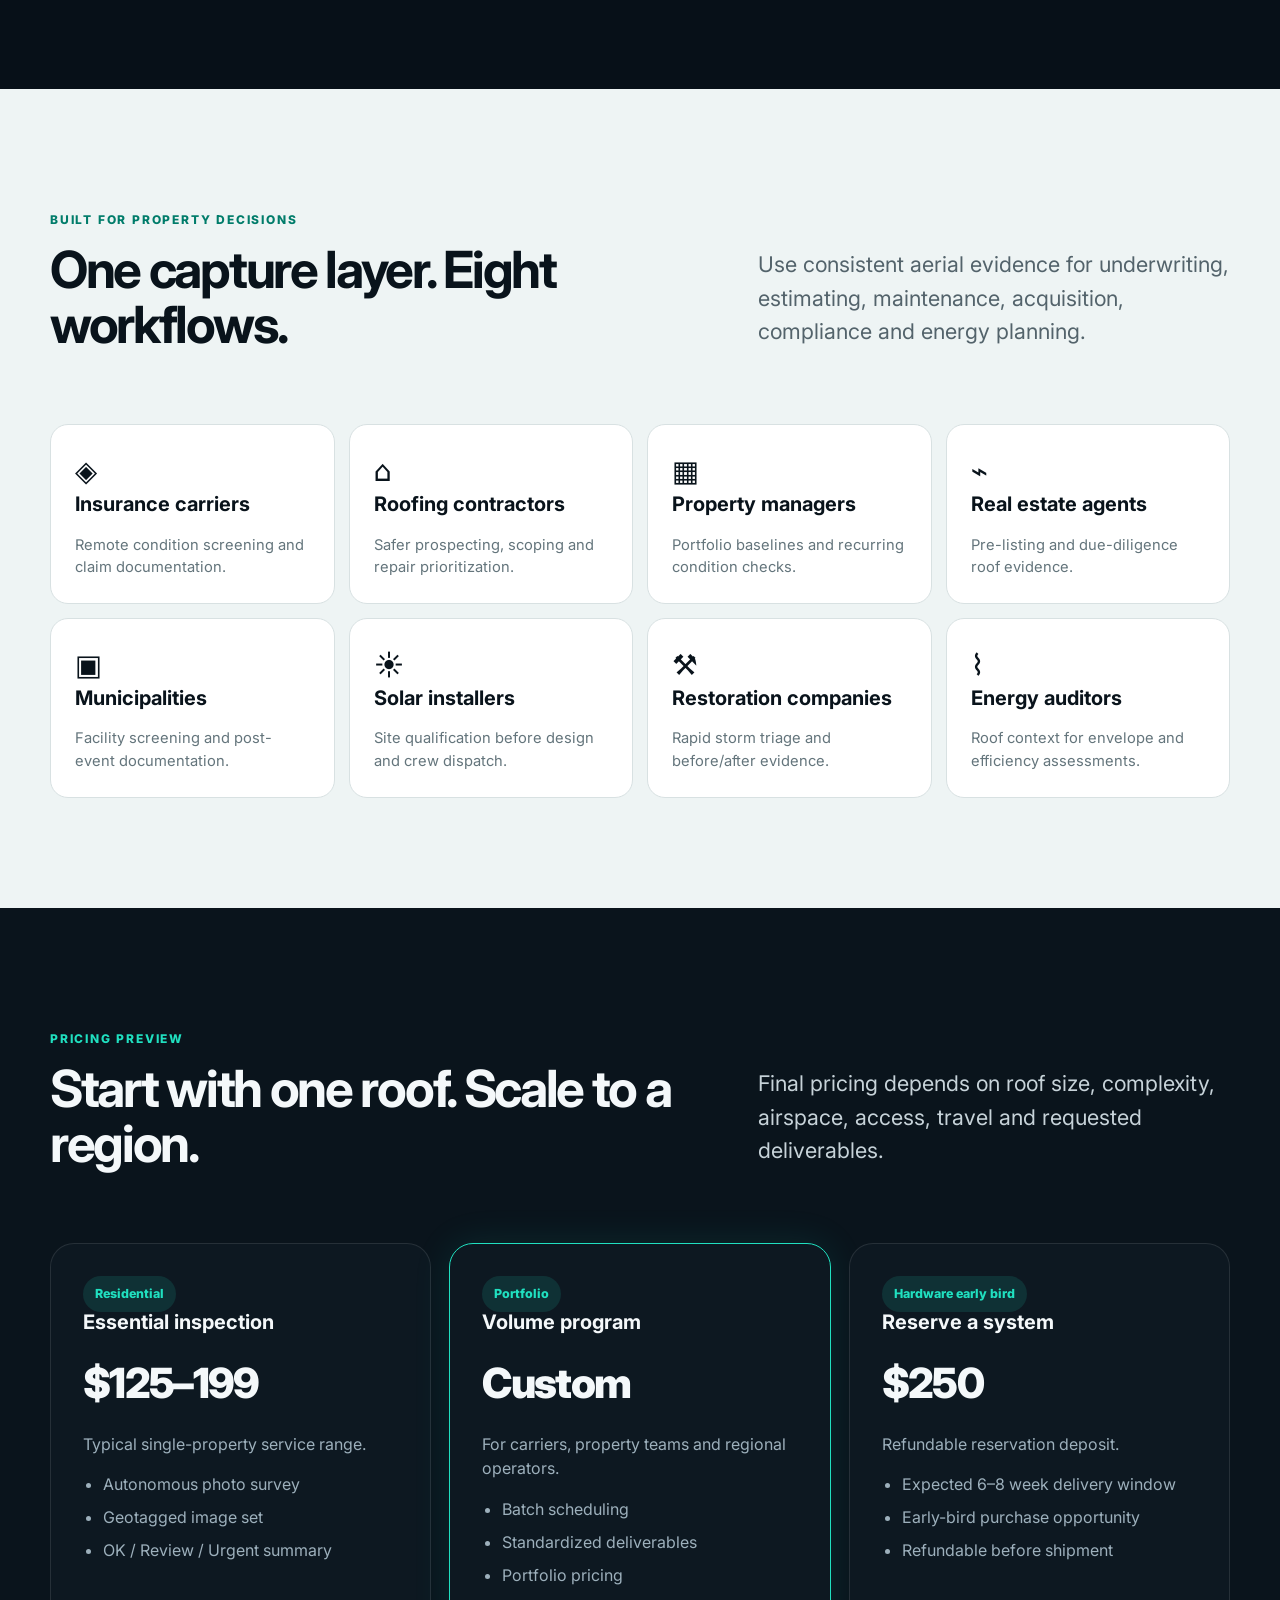
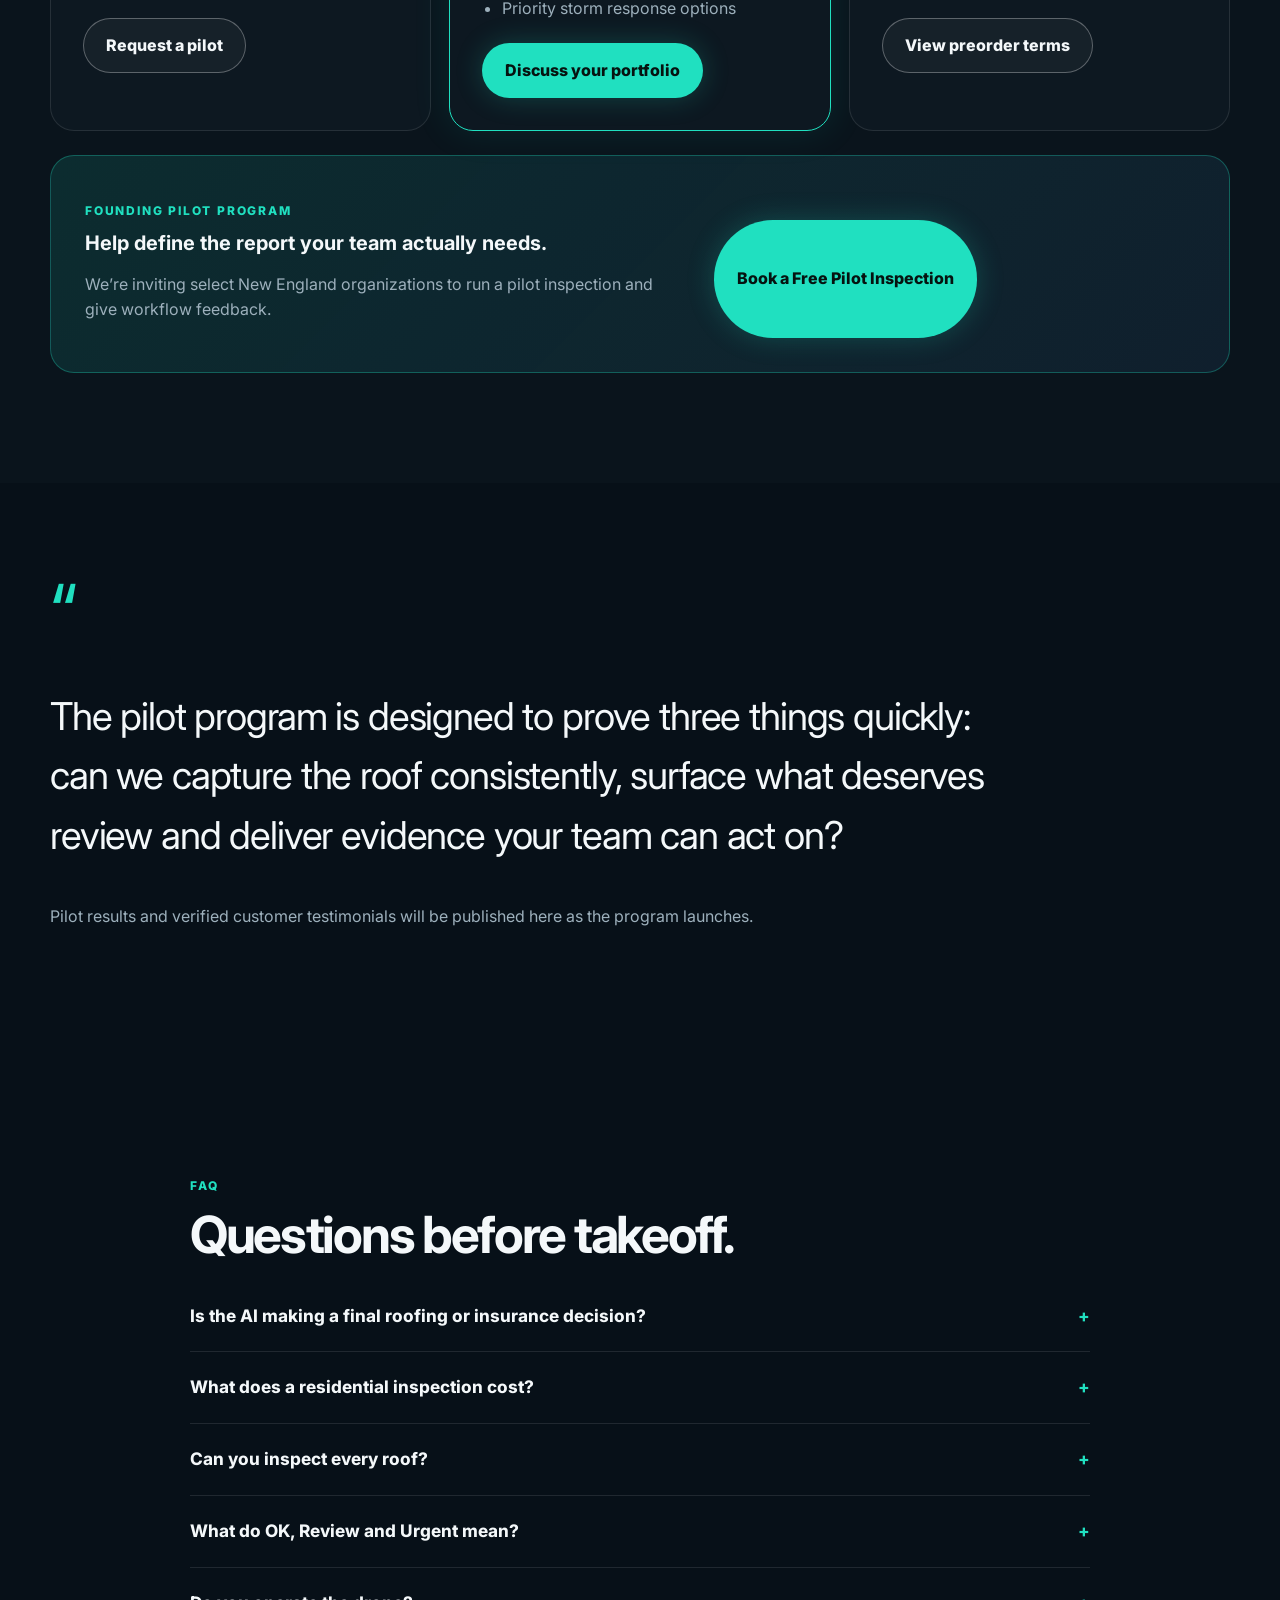
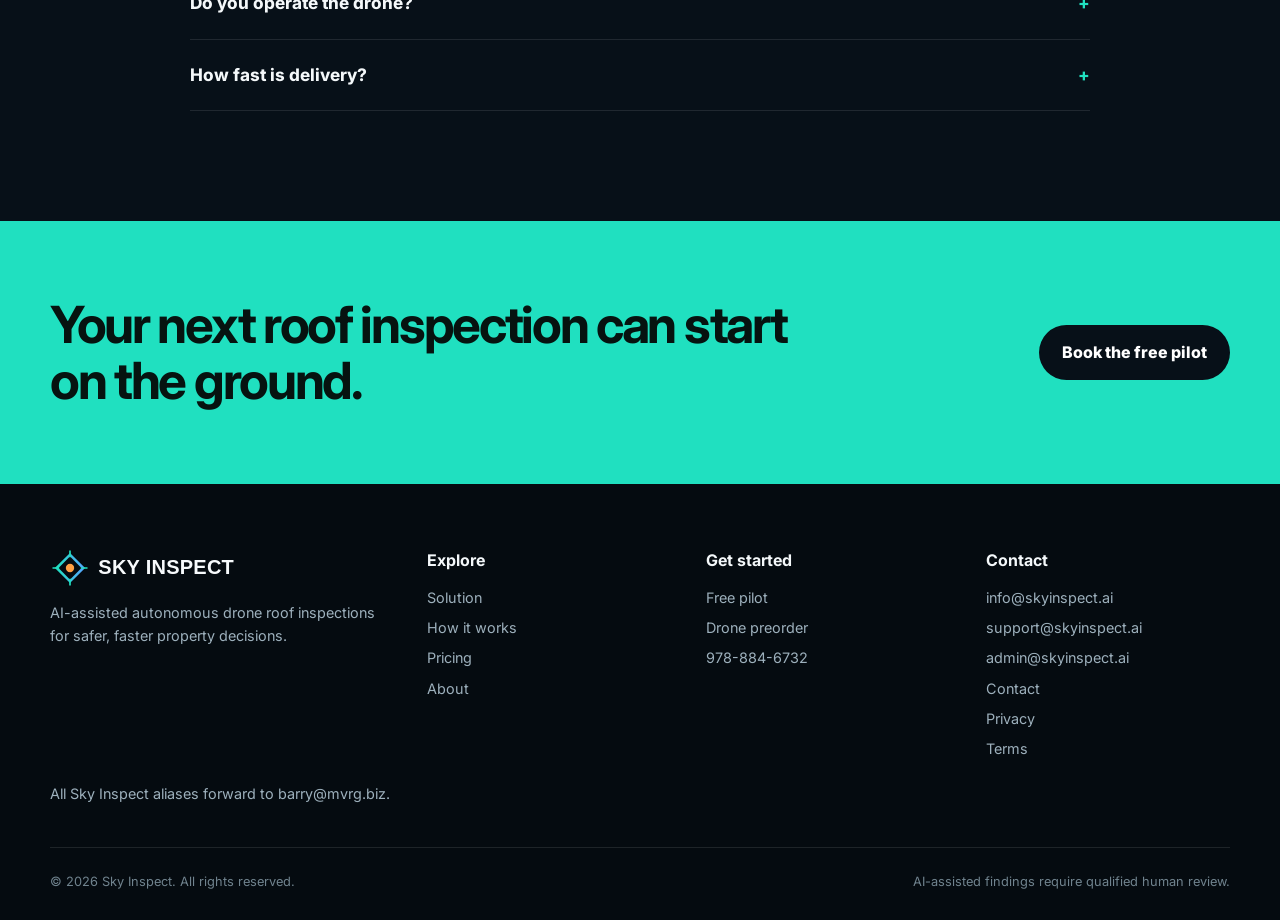
==== commit 40d006d8: "Add About and Contact pages" ====
--- a/index.html
+++ b/index.html
@@ -3,6 +3,7 @@
   <head>
     <meta charset="utf-8" />
     <meta name="viewport" content="width=device-width,initial-scale=1" />
+    <script>document.documentElement.classList.add('js')</script>
     <title>Sky Inspect | AI-Assisted Autonomous Drone Roof Inspections</title>
     <meta
       name="description"
@@ -54,7 +55,8 @@
         <nav class="navlinks" aria-label="Primary">
           <a href="#solution">Solution</a><a href="#process">How it works</a
           ><a href="#industries">Industries</a><a href="#pricing">Pricing</a
-          ><a href="#faq">FAQ</a><a href="/preorder/">Drone preorder</a>
+          ><a href="#faq">FAQ</a><a href="/preorder/">Drone preorder</a
+          ><a href="/about/">About</a><a href="/contact/">Contact</a>
         </nav>
         <button
           class="menu"
@@ -487,7 +489,7 @@
           <div>
             <h4>Explore</h4>
             <a href="#solution">Solution</a><a href="#process">How it works</a
-            ><a href="#pricing">Pricing</a>
+            ><a href="#pricing">Pricing</a><a href="/about/">About</a>
           </div>
           <div>
             <h4>Get started</h4>
@@ -499,9 +501,12 @@
             <h4>Contact</h4>
             <a href="mailto:info@skyinspect.ai">info@skyinspect.ai</a
             ><a href="mailto:support@skyinspect.ai">support@skyinspect.ai</a
-            ><a href="/privacy/">Privacy</a><a href="/terms/">Terms</a>
-          </div>
-        </div>
+            ><a href="mailto:admin@skyinspect.ai">admin@skyinspect.ai</a
+            ><a href="/contact/">Contact</a><a href="/privacy/">Privacy</a
+            ><a href="/terms/">Terms</a>
+          </div>
+        </div>
+        <p class="fine">All Sky Inspect aliases forward to barry@mvrg.biz.</p>
         <div class="footer-bottom">
           <span>© 2026 Sky Inspect. All rights reserved.</span
           ><span>AI-assisted findings require qualified human review.</span>
--- a/assets/styles.css
+++ b/assets/styles.css
@@ -11,7 +11,10 @@
 .quote{font-size:clamp(1.6rem,3vw,2.8rem);letter-spacing:-.03em;max-width:950px}.quote-mark{color:var(--teal);font-size:5rem;line-height:.5}.faq{max-width:900px}.faq details{border-bottom:1px solid var(--line);padding:22px 0}.faq summary{cursor:pointer;font-size:1.08rem;font-weight:750;list-style:none;display:flex;justify-content:space-between}.faq summary:after{content:"+";color:var(--teal)}.faq details[open] summary:after{content:"–"}.faq details p{color:var(--muted);max-width:760px}
 .cta-band{padding:76px 0;background:var(--teal);color:#061310}.cta-band .container{display:flex;align-items:center;justify-content:space-between;gap:30px}.cta-band h2{max-width:760px;margin:0}.cta-band .btn{background:#071018;color:#fff}.footer{padding:64px 0 28px;background:#050b10}.footer-grid{display:grid;grid-template-columns:1.4fr repeat(3,1fr);gap:35px}.footer h4{margin:0 0 14px}.footer a,.footer p{color:var(--muted);font-size:.9rem}.footer a{display:block;margin:8px 0}.footer-bottom{border-top:1px solid var(--line);margin-top:42px;padding-top:24px;color:#70838e;font-size:.8rem;display:flex;justify-content:space-between}
 .page-hero{padding:150px 0 70px;background:radial-gradient(circle at 70% 20%,rgba(32,224,192,.11),transparent 30%)}.form-layout{display:grid;grid-template-columns:.8fr 1.2fr;gap:60px;align-items:start}.form-card{padding:34px;border:1px solid var(--line);border-radius:24px;background:var(--panel);box-shadow:var(--shadow)}label{display:block;font-size:.82rem;font-weight:750;margin-bottom:8px}.field{margin-bottom:18px}input,select,textarea{width:100%;background:#071018;border:1px solid #2a3c48;border-radius:12px;color:#fff;padding:14px;font:inherit}input:focus,select:focus,textarea:focus{outline:2px solid var(--teal);outline-offset:1px}.checks{display:flex;gap:10px;align-items:flex-start;color:var(--muted);font-size:.76rem}.checks input{width:auto;margin-top:4px}.form-card .btn{width:100%;margin-top:20px}.fine{font-size:.75rem;color:#70838e}.success{padding:20px;border:1px solid rgba(112,228,119,.4);background:rgba(112,228,119,.1);border-radius:14px;color:#a9efad}.terms{max-width:860px}.terms h2{font-size:2rem;margin-top:45px}.terms p,.terms li{color:#b4c2ca}.badge{display:inline-flex;padding:8px 12px;border-radius:99px;background:rgba(32,224,192,.12);color:var(--teal);font-weight:800;font-size:.78rem}.preorder-card{display:grid;grid-template-columns:1fr .8fr;gap:44px;padding:42px;border:1px solid var(--line);border-radius:30px;background:linear-gradient(145deg,#11232e,#091219)}
-.reveal{opacity:0;transform:translateY(24px);transition:opacity .7s ease,transform .7s ease}.reveal.visible{opacity:1;transform:none}
+.story-grid{display:grid;grid-template-columns:1.1fr .9fr;gap:60px;align-items:start}.story-card{padding:30px;border:1px solid var(--line);border-radius:24px;background:var(--panel)}.story-card strong{display:block;color:var(--teal);font-size:1.7rem}.contact-grid{display:grid;grid-template-columns:repeat(2,1fr);gap:18px}.contact-card{padding:28px;border:1px solid var(--line);border-radius:22px;background:var(--panel)}.contact-card a{color:var(--teal)}
+.reveal{opacity:1;transform:none;transition:opacity .7s ease,transform .7s ease}.js .reveal{opacity:0;transform:translateY(24px)}.js .reveal.visible{opacity:1;transform:none}
 @media(max-width:900px){.navlinks{position:fixed;inset:76px 0 auto;background:#071018;padding:26px 20px;display:none;flex-direction:column;border-bottom:1px solid var(--line)}.navlinks.open{display:flex}.menu{display:block;margin-left:auto}.nav>.btn{display:none}.hero{min-height:720px}.hero:before{background:linear-gradient(90deg,rgba(5,12,18,.96),rgba(5,12,18,.72)),url('skyinspect-hero.png') 62% center/cover}.section-head,.problem-grid,.pilot,.form-layout,.preorder-card{grid-template-columns:1fr}.card-grid,.use-grid{grid-template-columns:repeat(2,1fr)}.price-grid{grid-template-columns:1fr}.footer-grid{grid-template-columns:1fr 1fr}.trust-inner{grid-template-columns:1fr 1fr;padding:24px 0}.steps{grid-template-columns:1fr}.step:before{margin-bottom:20px}.step:after{display:none}.cta-band .container{align-items:flex-start;flex-direction:column}}
 @media(max-width:560px){.container{width:min(var(--max),calc(100% - 28px))}.hero{min-height:760px}.hero-content{padding-top:110px}h1{font-size:3.25rem}.card-grid,.use-grid{grid-template-columns:1fr}.actions .btn{width:100%}.footer-grid{grid-template-columns:1fr}.footer-bottom{display:block}.trust-inner{grid-template-columns:1fr 1fr}.logo{width:175px}.form-card{padding:22px}section{padding:80px 0}}
+@media(max-width:900px){.story-grid{grid-template-columns:1fr}}
+@media(max-width:560px){.contact-grid{grid-template-columns:1fr}}
 @media(prefers-reduced-motion:reduce){*{scroll-behavior:auto!important;transition:none!important}.reveal{opacity:1;transform:none}}
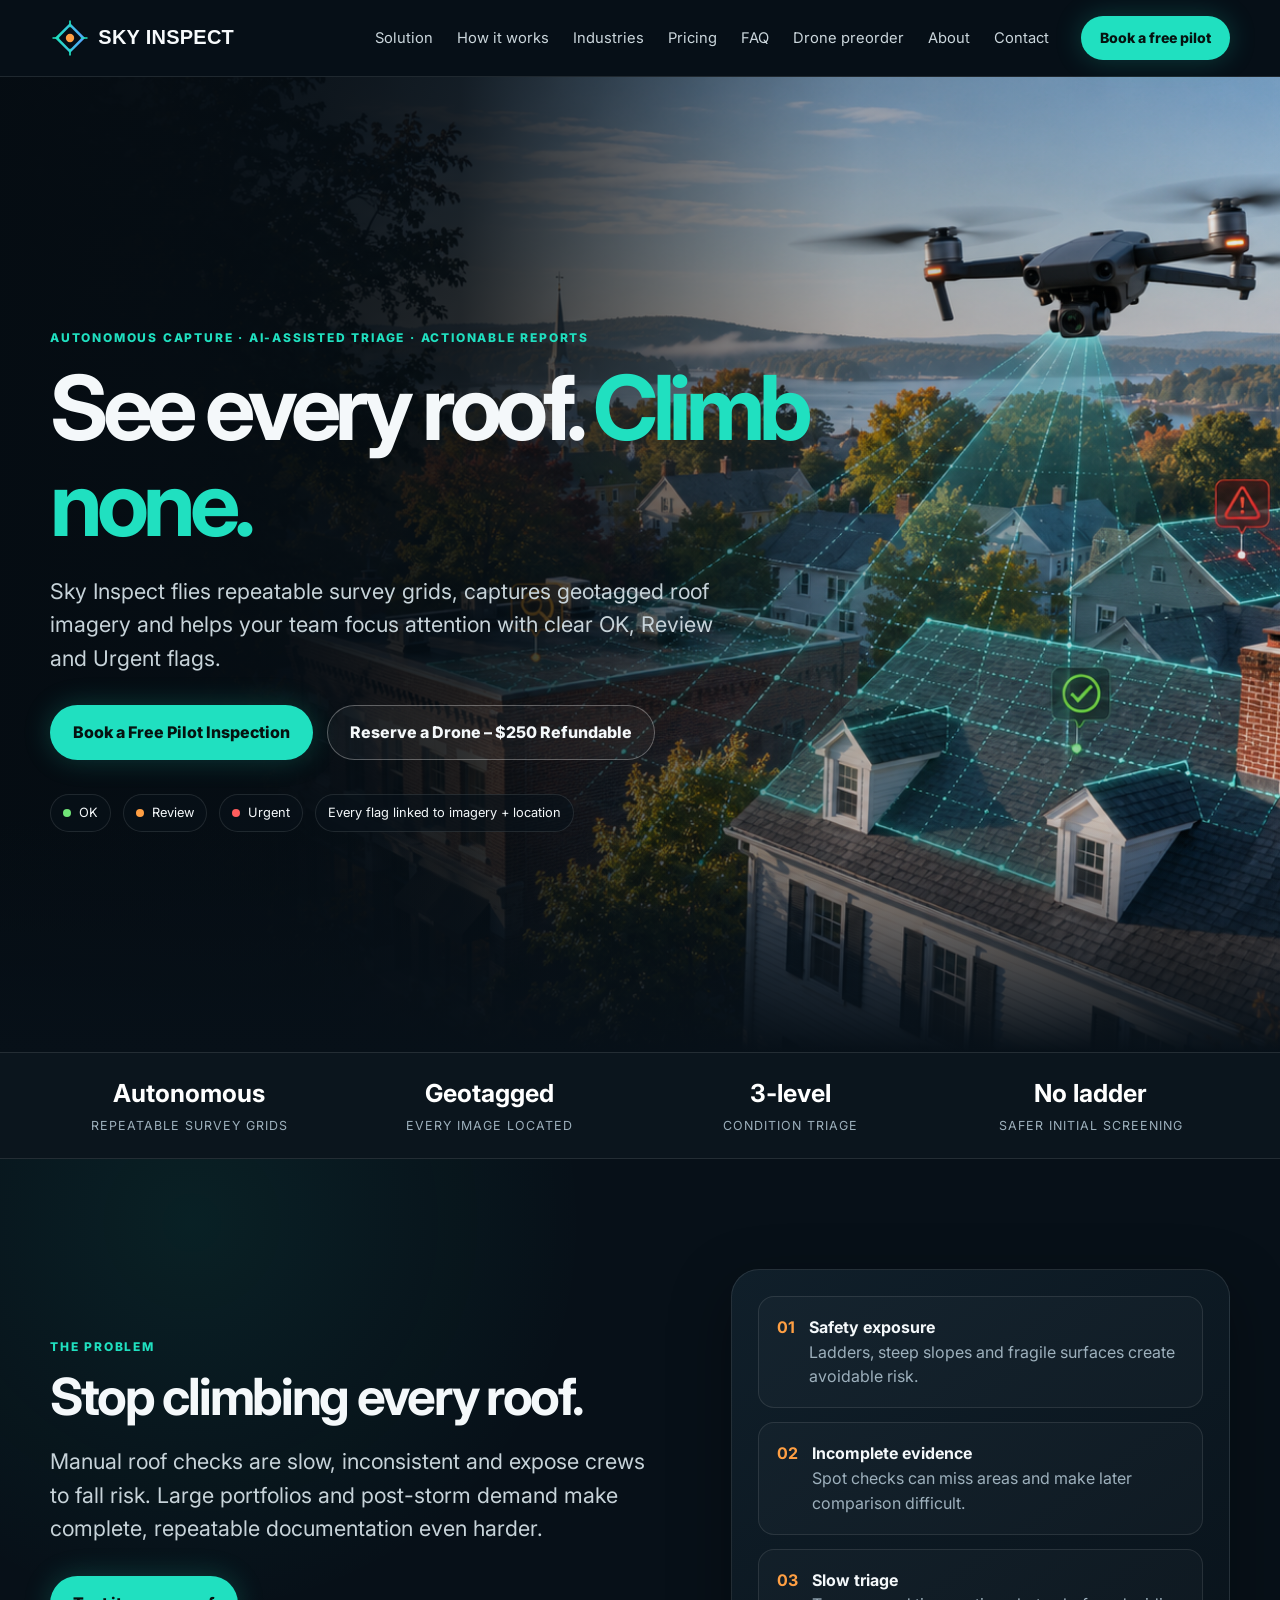
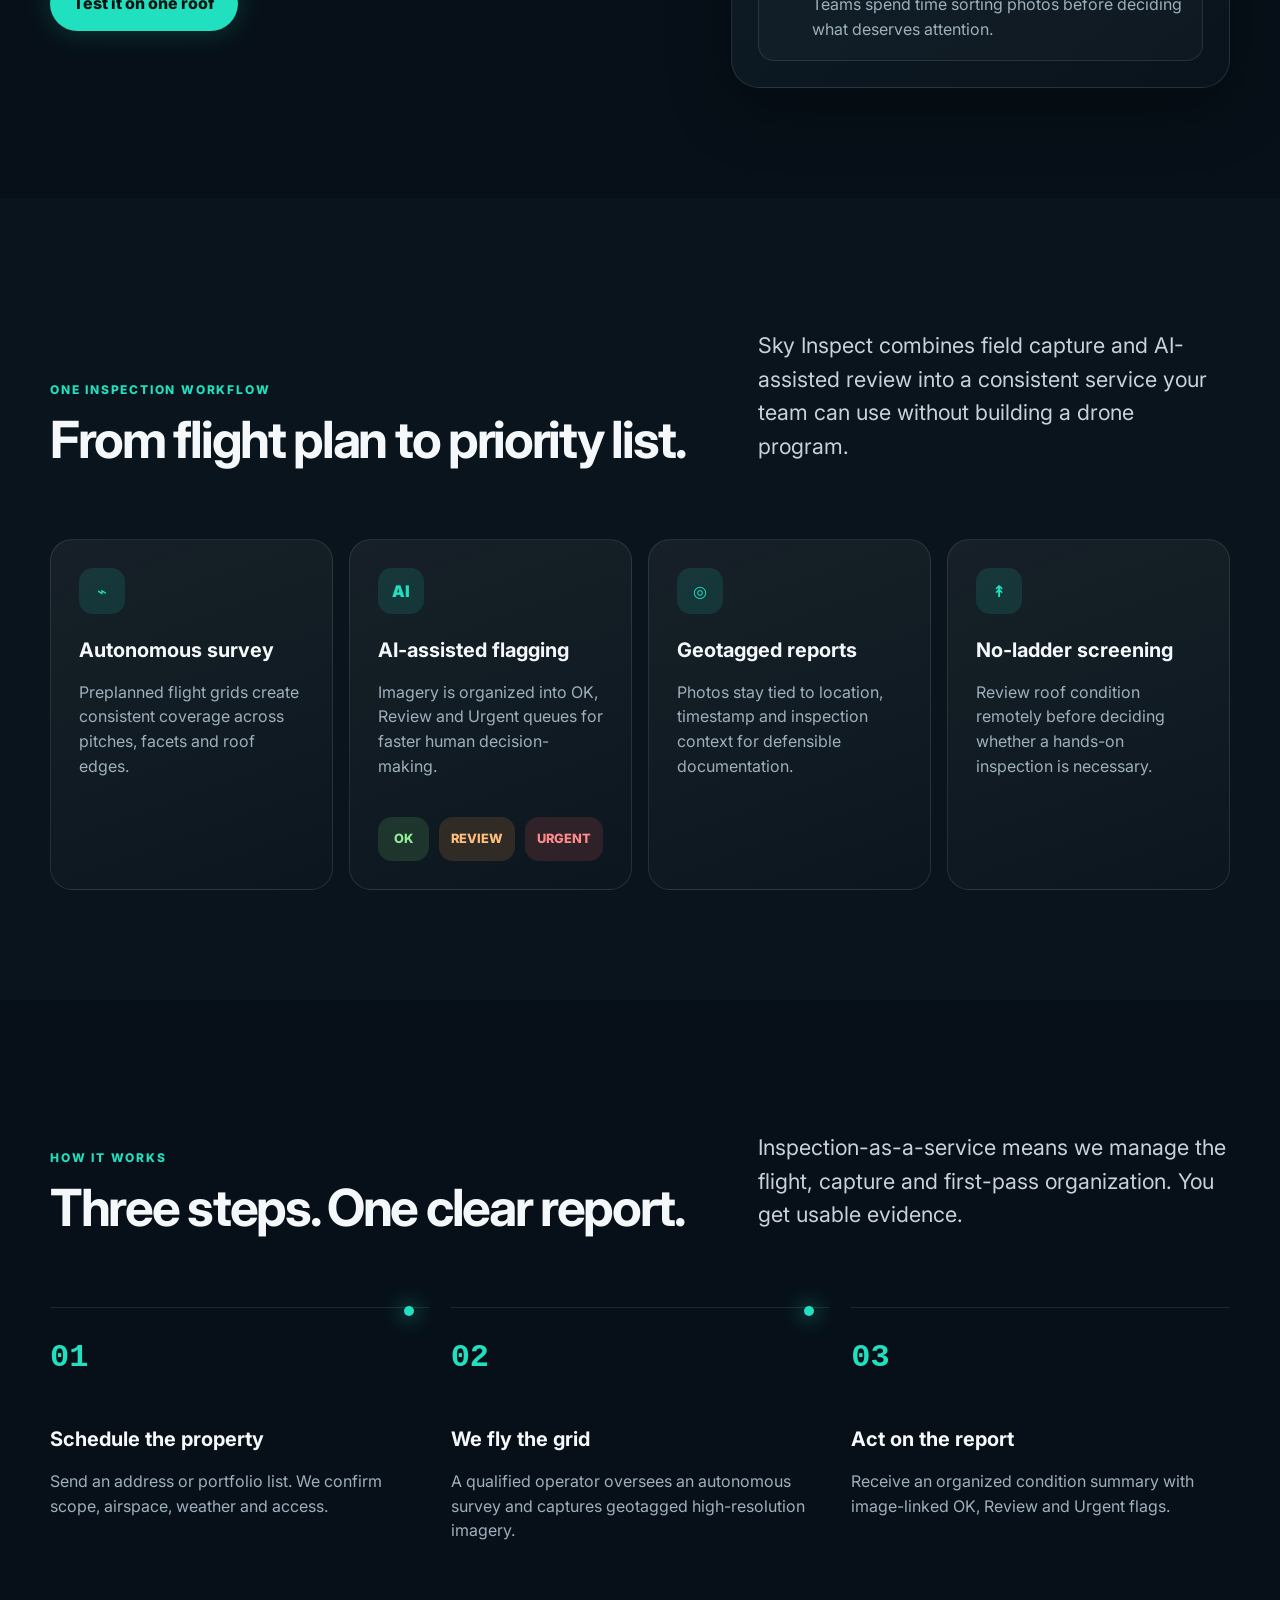
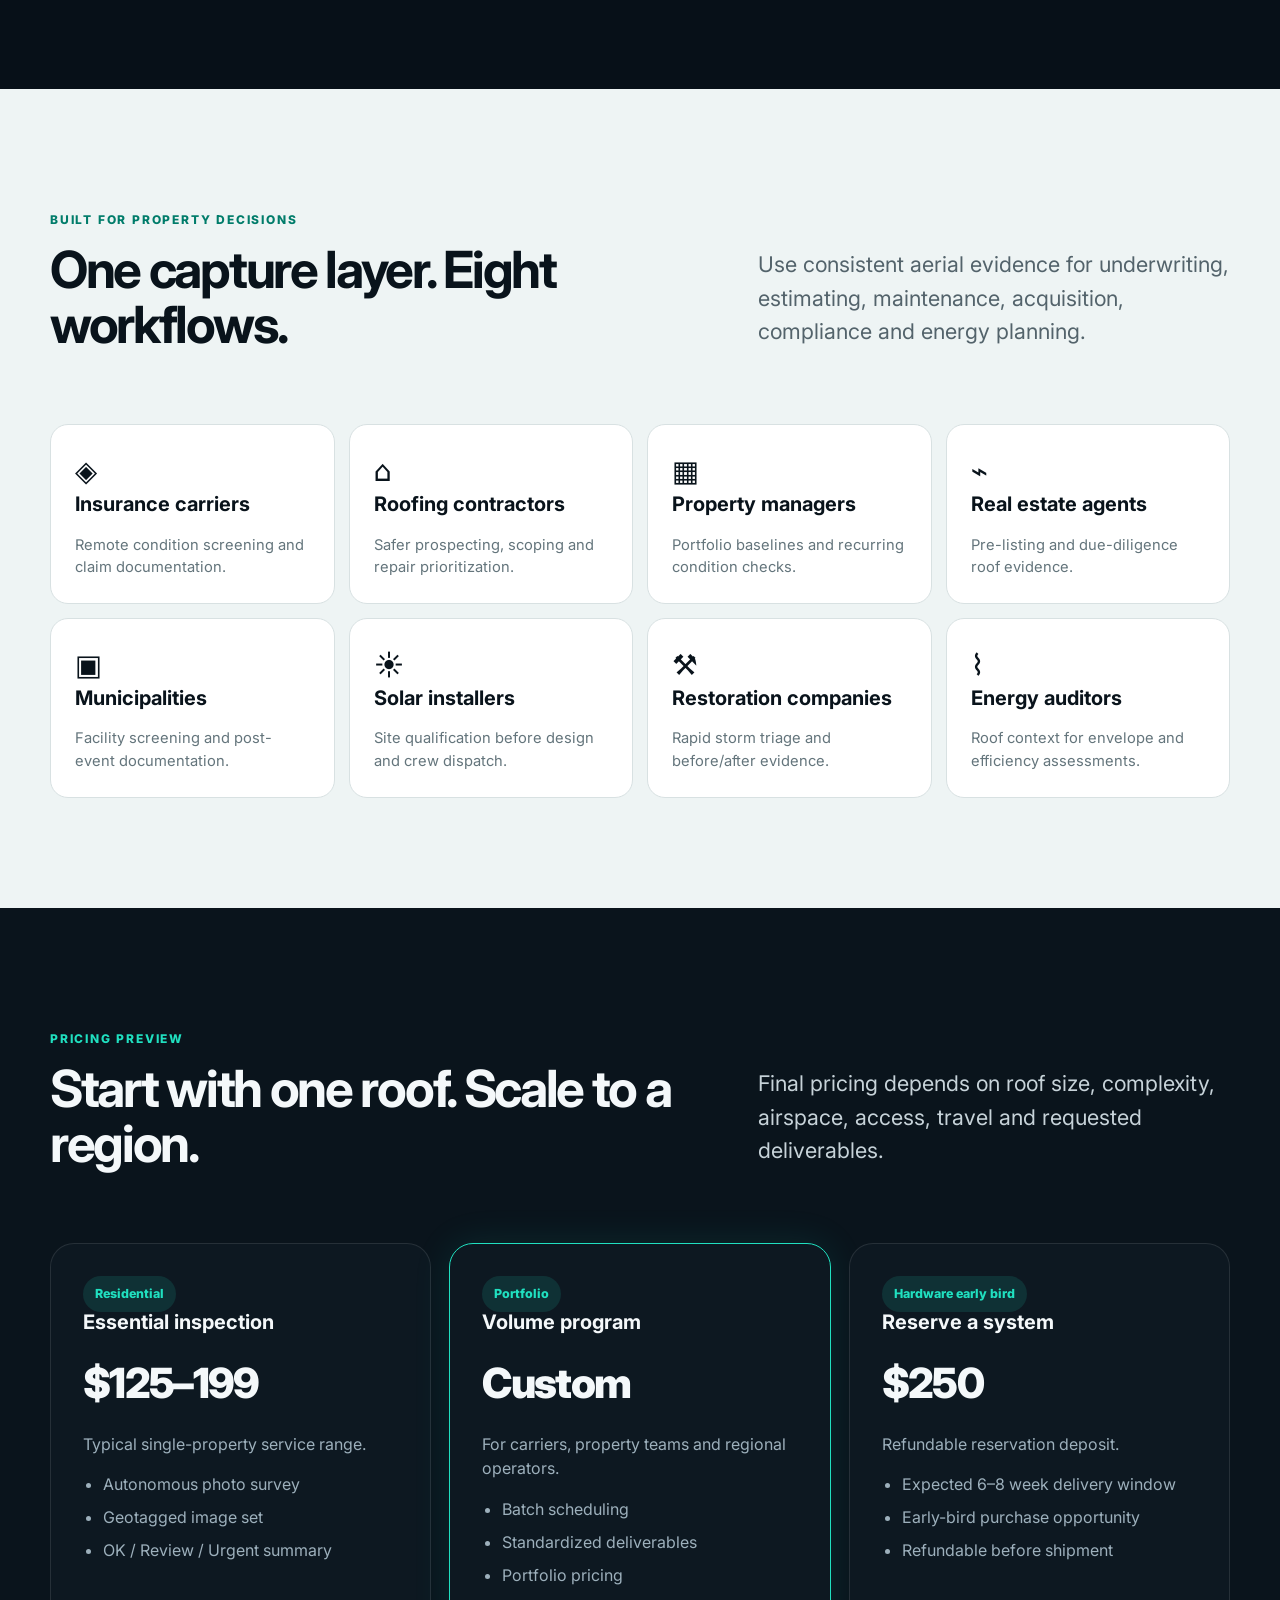
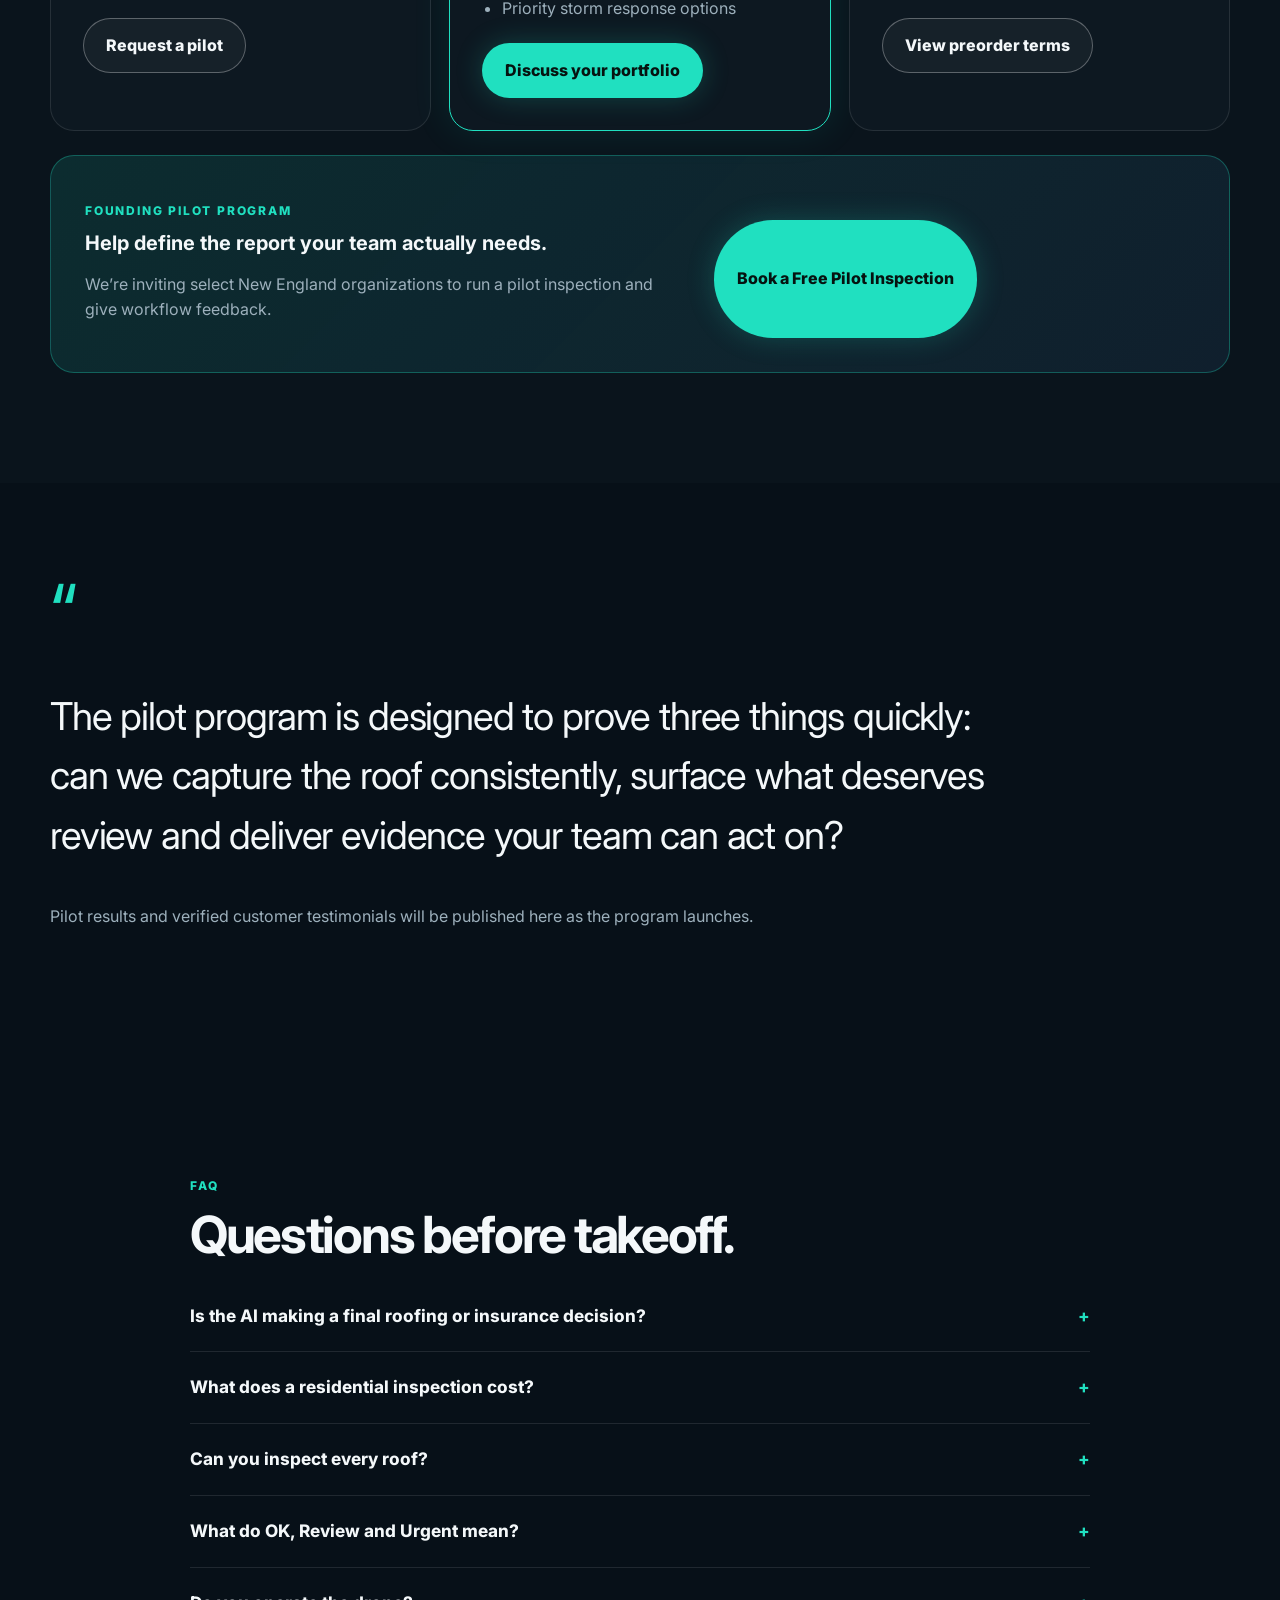
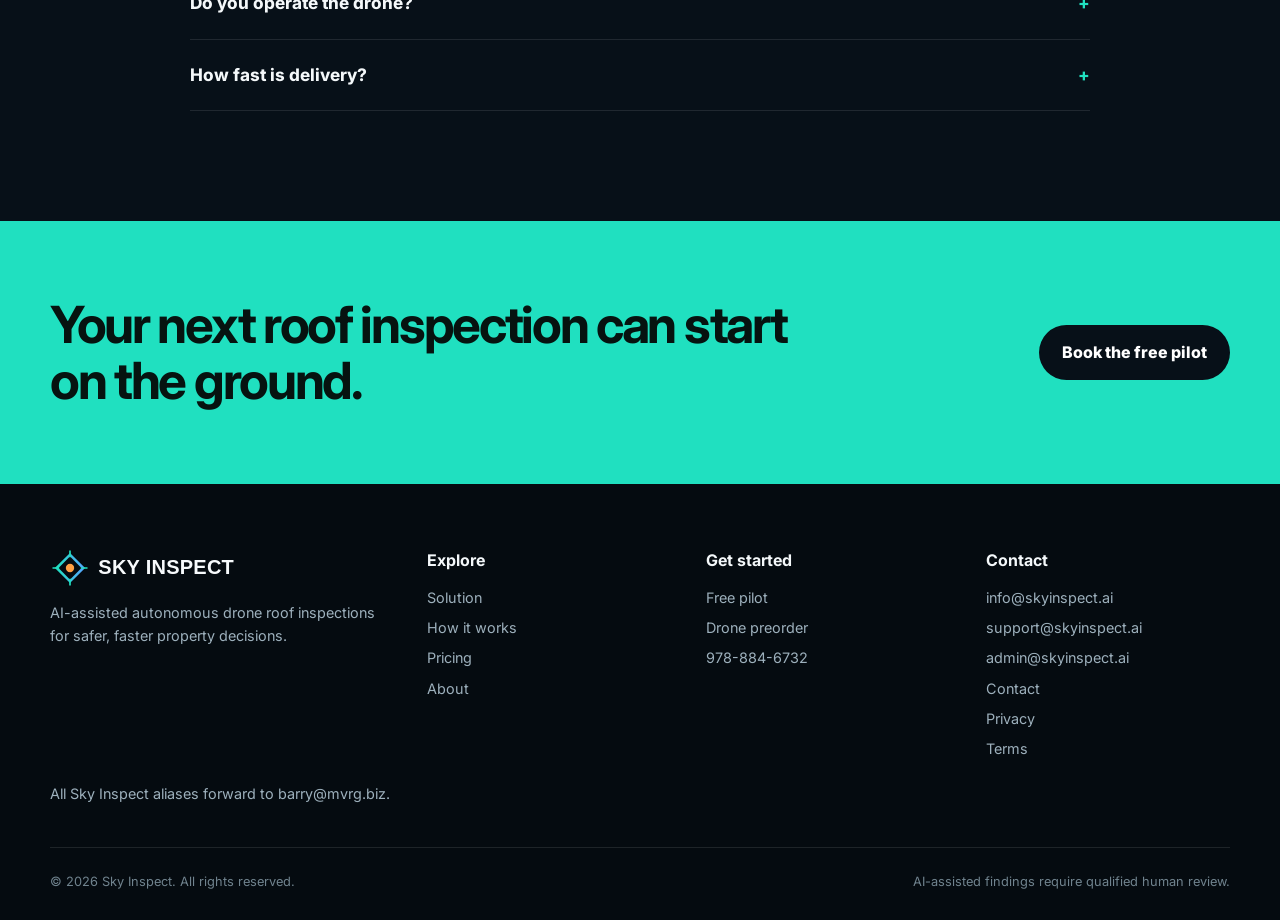
==== commit 6965000a: "Add drone video hero background" ====
--- a/index.html
+++ b/index.html
@@ -71,6 +71,19 @@
     </header>
     <main>
       <section class="hero">
+        <video
+          class="hero-video"
+          autoplay
+          muted
+          loop
+          playsinline
+          preload="metadata"
+          poster="/assets/skyinspect-hero.png"
+          aria-hidden="true"
+          tabindex="-1"
+        >
+          <source src="/assets/hero-city-drone-bg.mp4" type="video/mp4" />
+        </video>
         <div class="container hero-content">
           <p class="eyebrow">
             Autonomous capture · AI-assisted triage · Actionable reports
--- a/assets/styles.css
+++ b/assets/styles.css
@@ -1,7 +1,7 @@
 :root{--ink:#071018;--panel:#0d1821;--panel2:#111f2a;--text:#f4f8fa;--muted:#9db0bc;--teal:#20e0c0;--teal2:#0bbda3;--orange:#ff9f43;--red:#ff5d5d;--line:rgba(255,255,255,.1);--max:1180px;--shadow:0 20px 60px rgba(0,0,0,.35)}
 *{box-sizing:border-box}html{scroll-behavior:smooth}body{margin:0;background:var(--ink);color:var(--text);font-family:Inter,ui-sans-serif,system-ui,-apple-system,"Segoe UI",sans-serif;line-height:1.55}a{color:inherit;text-decoration:none}img{max-width:100%;display:block}.container{width:min(var(--max),calc(100% - 40px));margin:auto}.eyebrow{text-transform:uppercase;letter-spacing:.15em;font-size:.75rem;font-weight:800;color:var(--teal)}h1,h2,h3{line-height:1.08;margin:0 0 18px}h1{font-size:clamp(3rem,7vw,6.4rem);letter-spacing:-.06em;max-width:880px}h2{font-size:clamp(2.1rem,4vw,4.2rem);letter-spacing:-.045em}h3{font-size:1.25rem}.lead{font-size:clamp(1.08rem,2vw,1.35rem);color:#c7d3d9;max-width:720px}.muted{color:var(--muted)}
 .site-header{position:sticky;top:0;z-index:30;background:rgba(7,16,24,.76);backdrop-filter:blur(18px);border-bottom:1px solid var(--line)}.nav{height:76px;display:flex;align-items:center;gap:32px}.logo{width:200px}.navlinks{display:flex;gap:24px;margin-left:auto;font-size:.92rem;color:#cbd6dc}.navlinks a:hover{color:var(--teal)}.menu{display:none;background:none;border:0;color:#fff;font-size:1.6rem}.btn{display:inline-flex;align-items:center;justify-content:center;gap:8px;border-radius:999px;padding:14px 22px;font-weight:800;border:1px solid transparent;transition:.25s transform,.25s box-shadow,.25s background}.btn:hover{transform:translateY(-2px)}.btn-primary{background:var(--teal);color:#061310;box-shadow:0 0 28px rgba(32,224,192,.22)}.btn-primary:hover{background:#65f2dc}.btn-secondary{border-color:rgba(255,255,255,.3);background:rgba(255,255,255,.04)}.btn-secondary:hover{border-color:var(--teal)}.btn-small{padding:10px 18px;font-size:.88rem}
-.hero{min-height:790px;position:relative;display:grid;align-items:center;overflow:hidden;background:#08121a}.hero:before{content:"";position:absolute;inset:0;background:linear-gradient(90deg,rgba(5,12,18,.98) 0%,rgba(5,12,18,.88) 36%,rgba(5,12,18,.22) 67%,rgba(5,12,18,.05)),url('skyinspect-hero.png') center/cover no-repeat}.hero:after{content:"";position:absolute;inset:0;background:linear-gradient(0deg,#071018 0,transparent 24%)}.hero-content{position:relative;z-index:2;padding:130px 0 110px}.hero h1 span{color:var(--teal)}.hero .lead{max-width:680px}.actions{display:flex;flex-wrap:wrap;gap:14px;margin-top:30px}.status-row{display:flex;gap:12px;flex-wrap:wrap;margin-top:34px}.status{display:flex;align-items:center;gap:8px;padding:8px 12px;border:1px solid var(--line);border-radius:99px;background:rgba(8,18,26,.65);font-size:.8rem}.dot{width:8px;height:8px;border-radius:50%}.ok{background:#70e477}.review{background:var(--orange)}.urgent{background:var(--red)}
+.hero{min-height:790px;position:relative;display:grid;align-items:center;overflow:hidden;background:#08121a url('skyinspect-hero.png') center/cover no-repeat}.hero-video{position:absolute;inset:0;width:100%;height:100%;object-fit:cover;object-position:center;z-index:0}.hero:before{content:"";position:absolute;inset:0;z-index:1;background:linear-gradient(90deg,rgba(5,12,18,.98) 0%,rgba(5,12,18,.86) 36%,rgba(5,12,18,.25) 67%,rgba(5,12,18,.08))}.hero:after{content:"";position:absolute;inset:0;z-index:1;background:linear-gradient(0deg,#071018 0,transparent 24%)}.hero-content{position:relative;z-index:2;padding:130px 0 110px}.hero h1 span{color:var(--teal)}.hero .lead{max-width:680px}.actions{display:flex;flex-wrap:wrap;gap:14px;margin-top:30px}.status-row{display:flex;gap:12px;flex-wrap:wrap;margin-top:34px}.status{display:flex;align-items:center;gap:8px;padding:8px 12px;border:1px solid var(--line);border-radius:99px;background:rgba(8,18,26,.65);font-size:.8rem}.dot{width:8px;height:8px;border-radius:50%}.ok{background:#70e477}.review{background:var(--orange)}.urgent{background:var(--red)}
 .trust{border-block:1px solid var(--line);background:#0b151d}.trust-inner{min-height:105px;display:grid;grid-template-columns:repeat(4,1fr);align-items:center;gap:22px;text-align:center}.trust-item strong{display:block;font-size:1.55rem;color:#fff}.trust-item span{font-size:.78rem;color:var(--muted);text-transform:uppercase;letter-spacing:.08em}
 section{padding:110px 0}.section-head{display:grid;grid-template-columns:1.15fr .85fr;gap:70px;align-items:end;margin-bottom:54px}.problem{background:radial-gradient(circle at 15% 10%,rgba(32,224,192,.08),transparent 32%),var(--ink)}.problem-grid{display:grid;grid-template-columns:1.1fr .9fr;gap:70px;align-items:center}.problem-visual{border:1px solid var(--line);border-radius:28px;padding:26px;background:linear-gradient(145deg,#101f2a,#09131b);box-shadow:var(--shadow)}.risk-list{display:grid;gap:14px}.risk{display:flex;gap:14px;align-items:flex-start;padding:18px;border:1px solid var(--line);border-radius:16px;background:rgba(255,255,255,.025)}.risk b{color:var(--orange)}
 .features{background:#0a141c}.card-grid{display:grid;grid-template-columns:repeat(4,1fr);gap:16px}.card{border:1px solid var(--line);border-radius:22px;padding:28px;background:linear-gradient(160deg,rgba(255,255,255,.055),rgba(255,255,255,.012));transition:.28s transform,.28s border-color}.card:hover{transform:translateY(-5px);border-color:rgba(32,224,192,.55)}.icon{width:46px;height:46px;border-radius:14px;display:grid;place-items:center;background:rgba(32,224,192,.12);color:var(--teal);font-weight:900;margin-bottom:26px}.card p{color:var(--muted);margin-bottom:0}.report-mini{margin-top:38px;display:grid;grid-template-columns:1fr 1fr 1fr;gap:10px}.report-mini div{border-radius:14px;padding:12px;text-align:center;font-weight:800;font-size:.8rem}.report-mini .r1{background:rgba(112,228,119,.14);color:#91ec96}.report-mini .r2{background:rgba(255,159,67,.14);color:#ffc07d}.report-mini .r3{background:rgba(255,93,93,.14);color:#ff8a8a}
@@ -13,8 +13,8 @@
 .page-hero{padding:150px 0 70px;background:radial-gradient(circle at 70% 20%,rgba(32,224,192,.11),transparent 30%)}.form-layout{display:grid;grid-template-columns:.8fr 1.2fr;gap:60px;align-items:start}.form-card{padding:34px;border:1px solid var(--line);border-radius:24px;background:var(--panel);box-shadow:var(--shadow)}label{display:block;font-size:.82rem;font-weight:750;margin-bottom:8px}.field{margin-bottom:18px}input,select,textarea{width:100%;background:#071018;border:1px solid #2a3c48;border-radius:12px;color:#fff;padding:14px;font:inherit}input:focus,select:focus,textarea:focus{outline:2px solid var(--teal);outline-offset:1px}.checks{display:flex;gap:10px;align-items:flex-start;color:var(--muted);font-size:.76rem}.checks input{width:auto;margin-top:4px}.form-card .btn{width:100%;margin-top:20px}.fine{font-size:.75rem;color:#70838e}.success{padding:20px;border:1px solid rgba(112,228,119,.4);background:rgba(112,228,119,.1);border-radius:14px;color:#a9efad}.terms{max-width:860px}.terms h2{font-size:2rem;margin-top:45px}.terms p,.terms li{color:#b4c2ca}.badge{display:inline-flex;padding:8px 12px;border-radius:99px;background:rgba(32,224,192,.12);color:var(--teal);font-weight:800;font-size:.78rem}.preorder-card{display:grid;grid-template-columns:1fr .8fr;gap:44px;padding:42px;border:1px solid var(--line);border-radius:30px;background:linear-gradient(145deg,#11232e,#091219)}
 .story-grid{display:grid;grid-template-columns:1.1fr .9fr;gap:60px;align-items:start}.story-card{padding:30px;border:1px solid var(--line);border-radius:24px;background:var(--panel)}.story-card strong{display:block;color:var(--teal);font-size:1.7rem}.contact-grid{display:grid;grid-template-columns:repeat(2,1fr);gap:18px}.contact-card{padding:28px;border:1px solid var(--line);border-radius:22px;background:var(--panel)}.contact-card a{color:var(--teal)}
 .reveal{opacity:1;transform:none;transition:opacity .7s ease,transform .7s ease}.js .reveal{opacity:0;transform:translateY(24px)}.js .reveal.visible{opacity:1;transform:none}
-@media(max-width:900px){.navlinks{position:fixed;inset:76px 0 auto;background:#071018;padding:26px 20px;display:none;flex-direction:column;border-bottom:1px solid var(--line)}.navlinks.open{display:flex}.menu{display:block;margin-left:auto}.nav>.btn{display:none}.hero{min-height:720px}.hero:before{background:linear-gradient(90deg,rgba(5,12,18,.96),rgba(5,12,18,.72)),url('skyinspect-hero.png') 62% center/cover}.section-head,.problem-grid,.pilot,.form-layout,.preorder-card{grid-template-columns:1fr}.card-grid,.use-grid{grid-template-columns:repeat(2,1fr)}.price-grid{grid-template-columns:1fr}.footer-grid{grid-template-columns:1fr 1fr}.trust-inner{grid-template-columns:1fr 1fr;padding:24px 0}.steps{grid-template-columns:1fr}.step:before{margin-bottom:20px}.step:after{display:none}.cta-band .container{align-items:flex-start;flex-direction:column}}
+@media(max-width:900px){.navlinks{position:fixed;inset:76px 0 auto;background:#071018;padding:26px 20px;display:none;flex-direction:column;border-bottom:1px solid var(--line)}.navlinks.open{display:flex}.menu{display:block;margin-left:auto}.nav>.btn{display:none}.hero{min-height:720px}.hero-video{object-position:58% center}.hero:before{background:linear-gradient(90deg,rgba(5,12,18,.96),rgba(5,12,18,.7))}.section-head,.problem-grid,.pilot,.form-layout,.preorder-card{grid-template-columns:1fr}.card-grid,.use-grid{grid-template-columns:repeat(2,1fr)}.price-grid{grid-template-columns:1fr}.footer-grid{grid-template-columns:1fr 1fr}.trust-inner{grid-template-columns:1fr 1fr;padding:24px 0}.steps{grid-template-columns:1fr}.step:before{margin-bottom:20px}.step:after{display:none}.cta-band .container{align-items:flex-start;flex-direction:column}}
 @media(max-width:560px){.container{width:min(var(--max),calc(100% - 28px))}.hero{min-height:760px}.hero-content{padding-top:110px}h1{font-size:3.25rem}.card-grid,.use-grid{grid-template-columns:1fr}.actions .btn{width:100%}.footer-grid{grid-template-columns:1fr}.footer-bottom{display:block}.trust-inner{grid-template-columns:1fr 1fr}.logo{width:175px}.form-card{padding:22px}section{padding:80px 0}}
 @media(max-width:900px){.story-grid{grid-template-columns:1fr}}
 @media(max-width:560px){.contact-grid{grid-template-columns:1fr}}
-@media(prefers-reduced-motion:reduce){*{scroll-behavior:auto!important;transition:none!important}.reveal{opacity:1;transform:none}}
+@media(prefers-reduced-motion:reduce){*{scroll-behavior:auto!important;transition:none!important}.reveal{opacity:1;transform:none}.hero-video{display:none}}
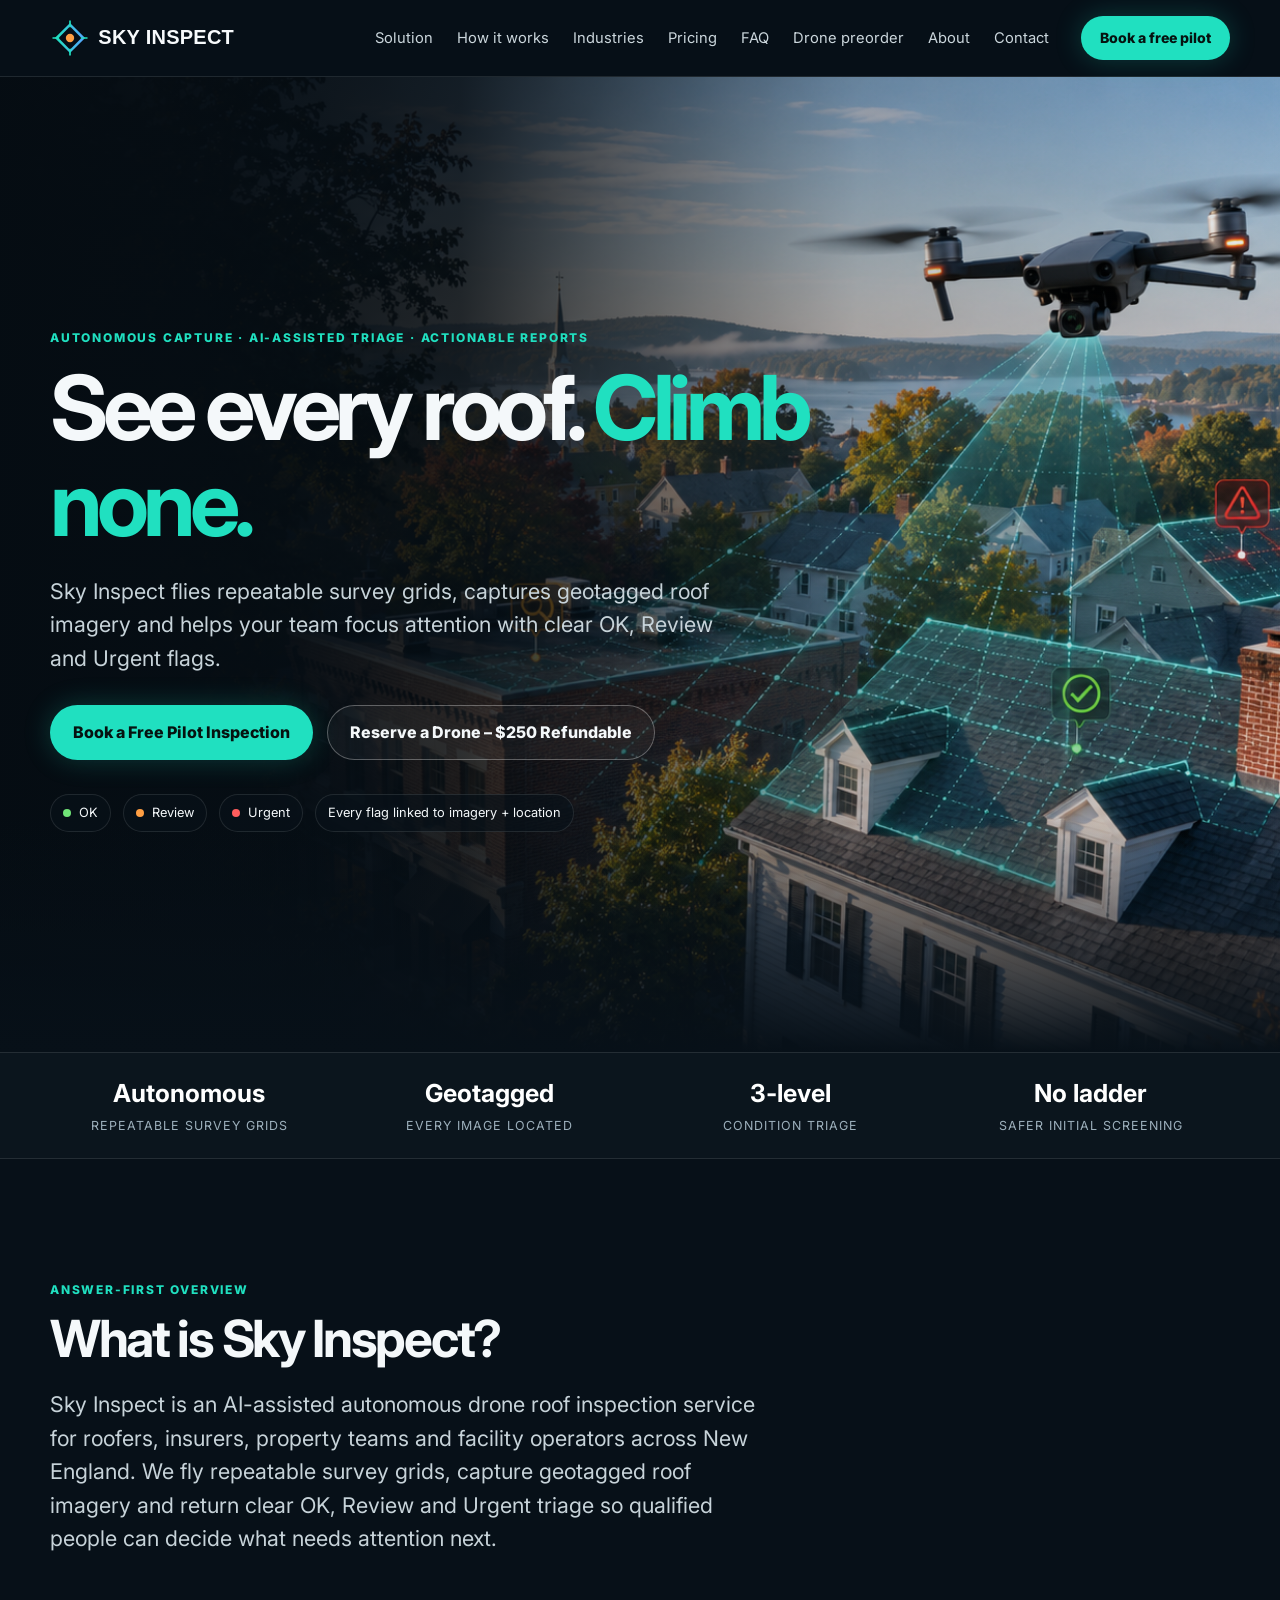
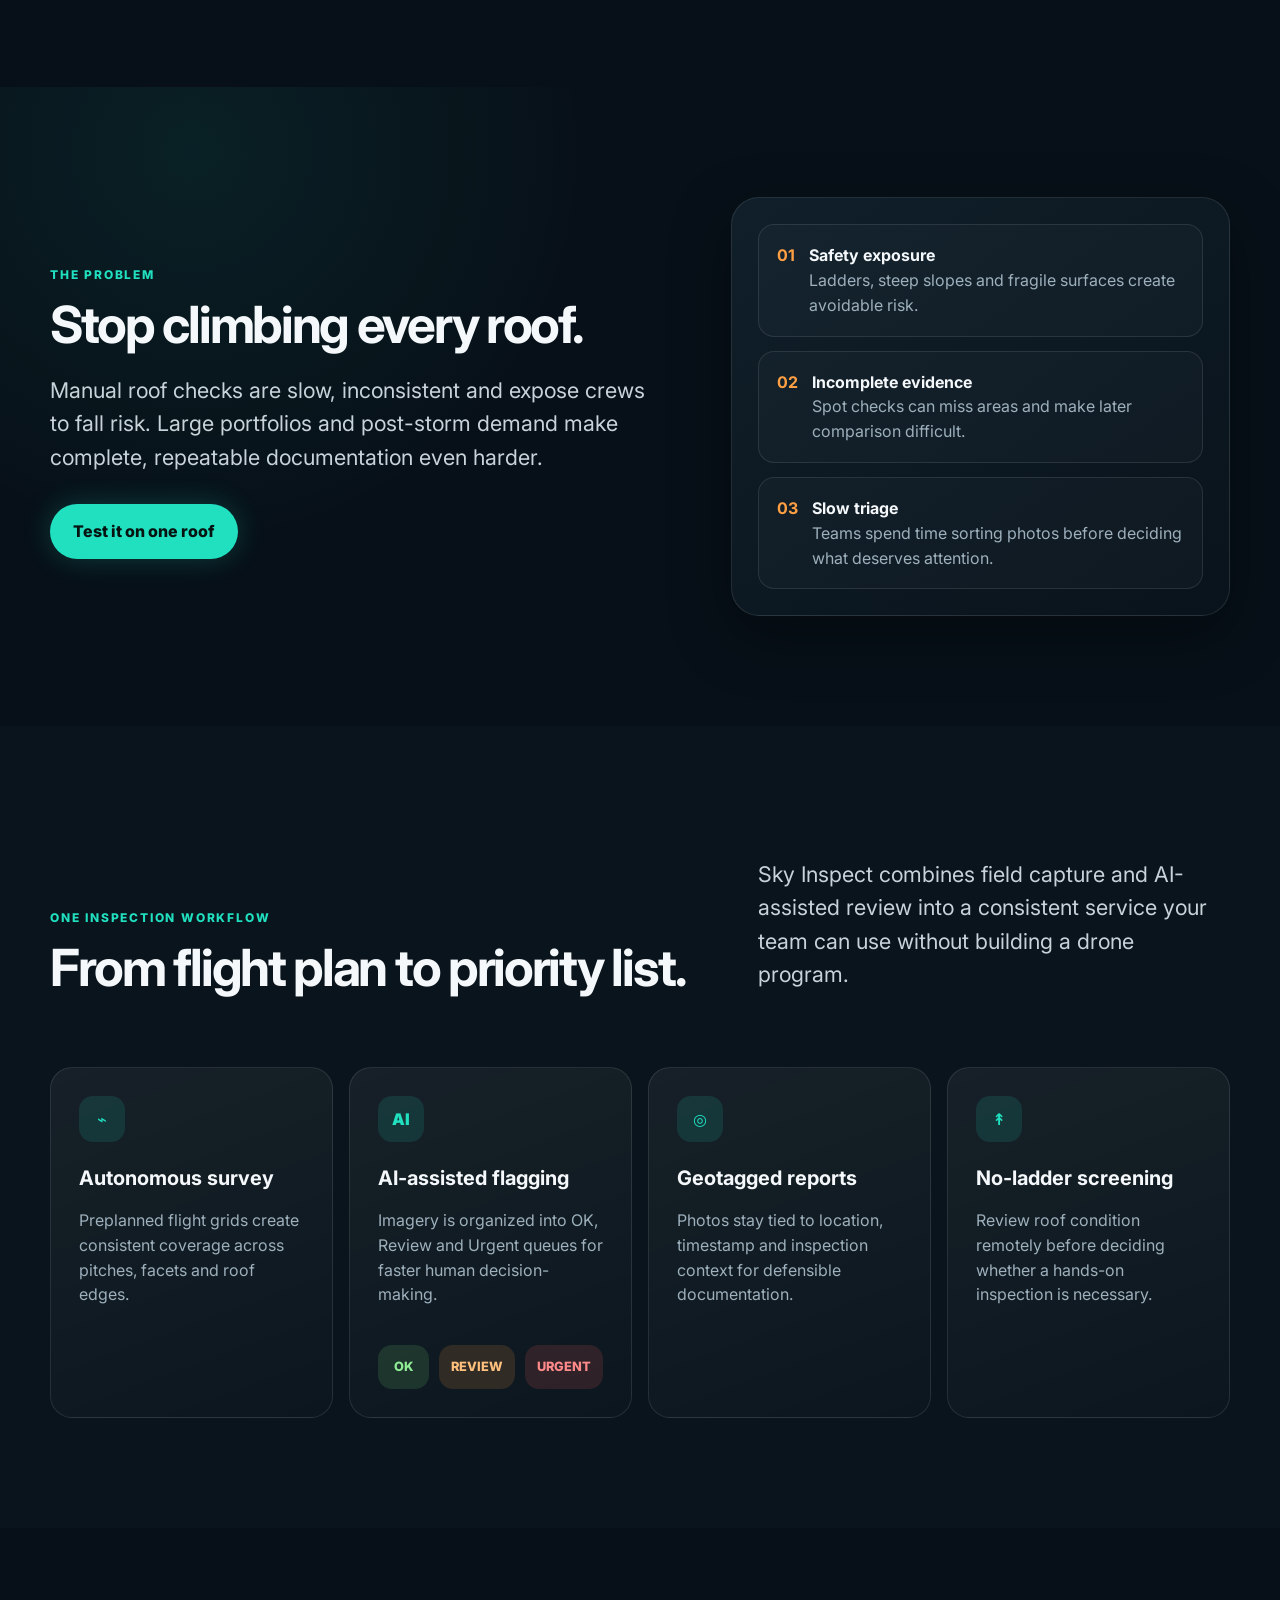
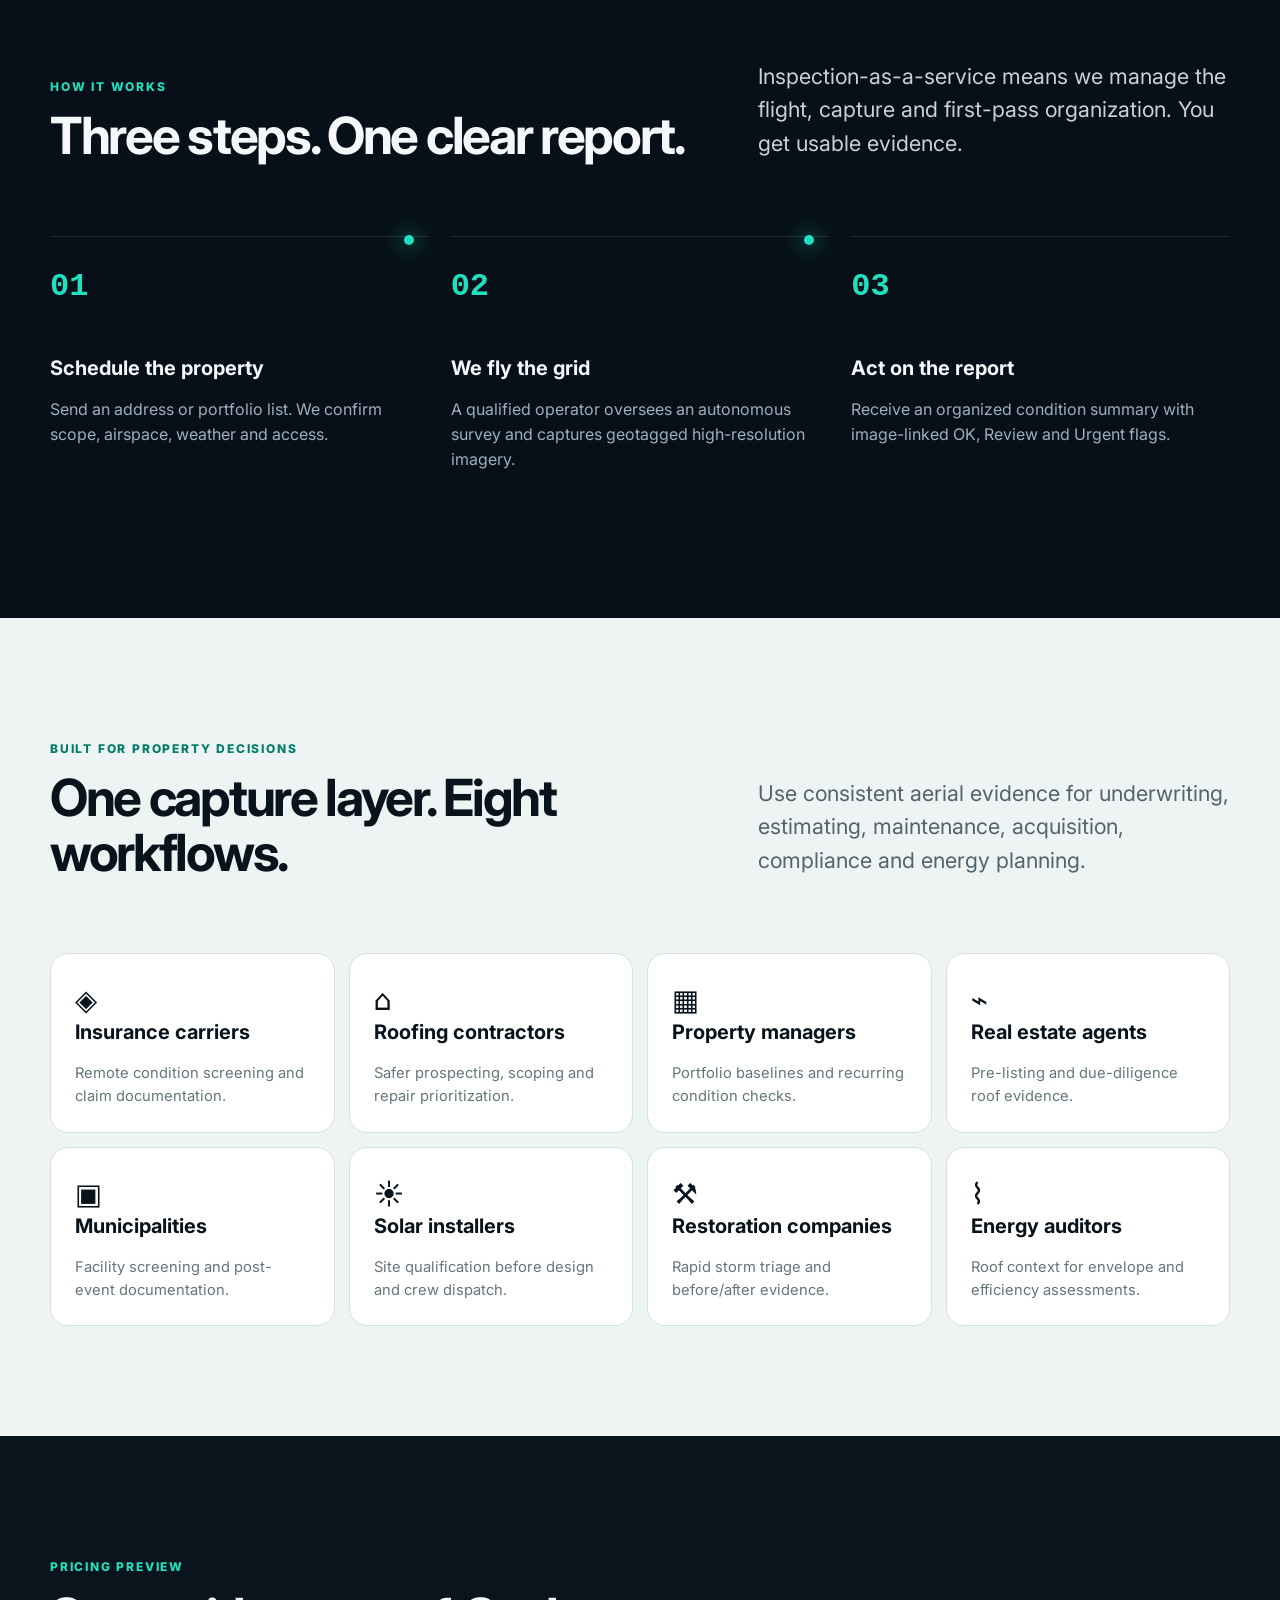
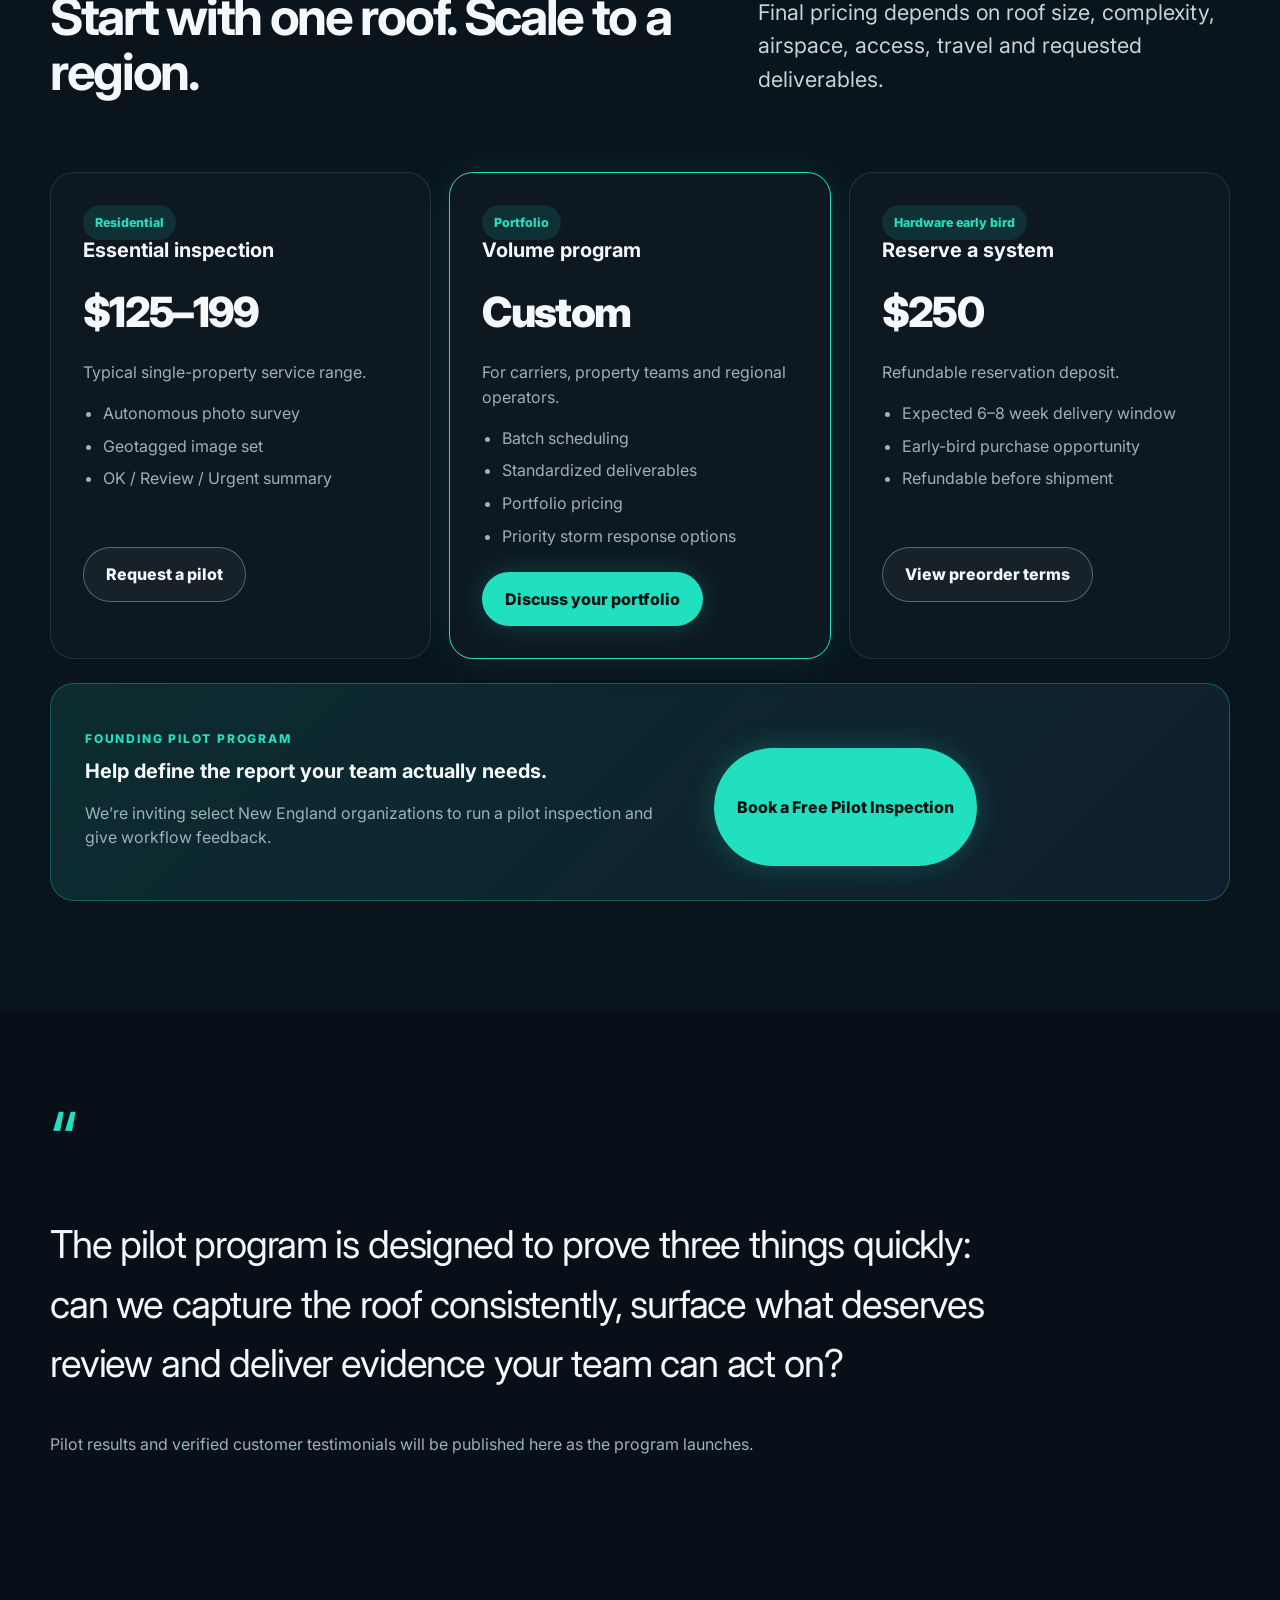
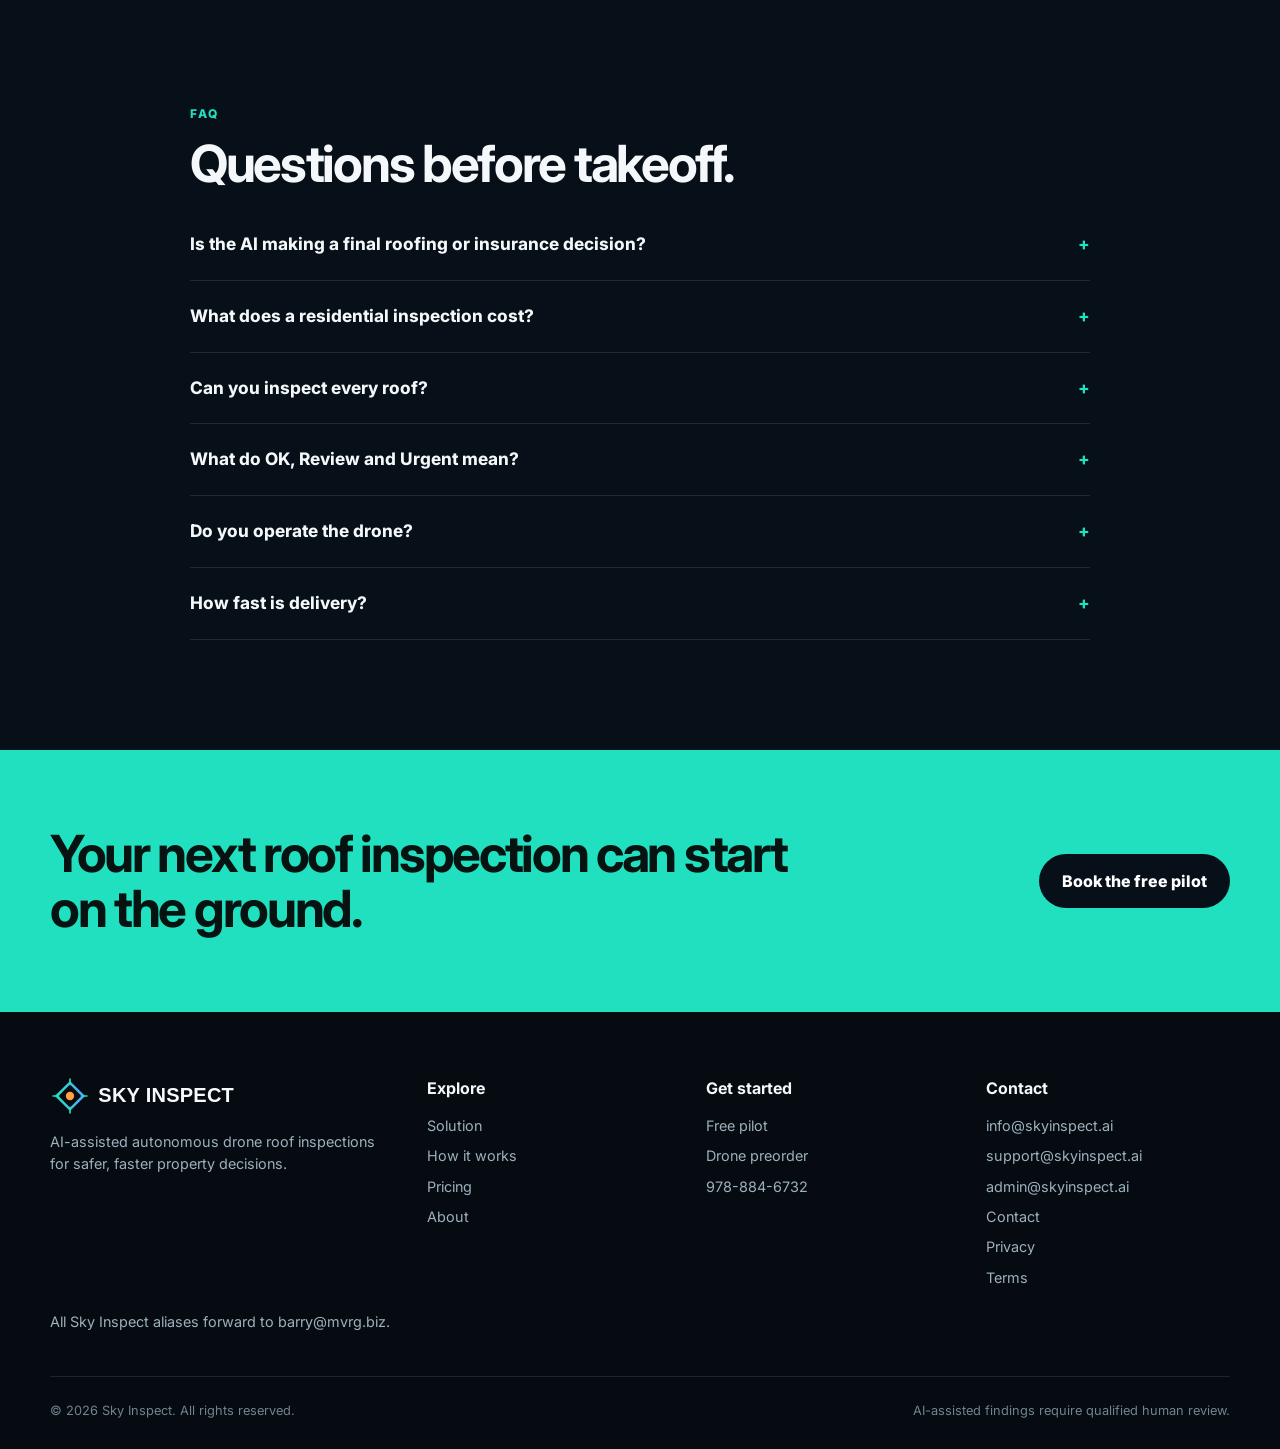
==== commit 3ed57994: "Add answer-engine discovery content" ====
--- a/index.html
+++ b/index.html
@@ -36,13 +36,70 @@
     <script type="application/ld+json">
       {
         "@context": "https://schema.org",
-        "@type": "ProfessionalService",
-        "name": "Sky Inspect",
-        "url": "https://skyinspect.ai",
-        "telephone": "+1-978-884-6732",
-        "email": "info@skyinspect.ai",
-        "areaServed": "New England",
-        "description": "AI-assisted autonomous drone roof inspection service."
+        "@graph": [
+          {
+            "@type": "ProfessionalService",
+            "name": "Sky Inspect",
+            "url": "https://skyinspect.ai",
+            "telephone": "+1-978-884-6732",
+            "email": "info@skyinspect.ai",
+            "areaServed": "New England",
+            "description": "AI-assisted autonomous drone roof inspection service."
+          },
+          {
+            "@type": "Service",
+            "name": "AI-assisted autonomous drone roof inspections",
+            "provider": {
+              "@type": "Organization",
+              "name": "Sky Inspect",
+              "url": "https://skyinspect.ai"
+            },
+            "areaServed": "New England",
+            "serviceType": "Drone roof inspection",
+            "audience": {
+              "@type": "Audience",
+              "audienceType": "Roofers, insurers, property managers and facility teams"
+            },
+            "description": "Sky Inspect flies repeatable survey grids, captures geotagged imagery and returns OK, Review and Urgent triage for qualified human review."
+          },
+          {
+            "@type": "FAQPage",
+            "mainEntity": [
+              {
+                "@type": "Question",
+                "name": "Is the AI making a final roofing or insurance decision?",
+                "acceptedAnswer": {
+                  "@type": "Answer",
+                  "text": "No. Sky Inspect provides AI-assisted condition flags to help qualified people prioritize review. It is not a substitute for engineering judgment, coverage determination, code review or a hands-on inspection when one is required."
+                }
+              },
+              {
+                "@type": "Question",
+                "name": "What does a residential inspection cost?",
+                "acceptedAnswer": {
+                  "@type": "Answer",
+                  "text": "Typical residential service is expected to range from $125 to $199 depending on roof size, complexity, airspace, travel and deliverables. We confirm price before scheduling."
+                }
+              },
+              {
+                "@type": "Question",
+                "name": "Can you inspect every roof?",
+                "acceptedAnswer": {
+                  "@type": "Answer",
+                  "text": "Most roofs can be surveyed, but flights depend on weather, airspace authorization, property access, local restrictions and safe operating conditions."
+                }
+              },
+              {
+                "@type": "Question",
+                "name": "What do OK, Review and Urgent mean?",
+                "acceptedAnswer": {
+                  "@type": "Answer",
+                  "text": "They are triage labels. OK means no obvious issue was flagged in the reviewed imagery; Review means a qualified person should examine the evidence; Urgent means the imagery appears to warrant prompt human attention. They are not warranties or final diagnoses."
+                }
+              }
+            ]
+          }
+        ]
       }
     </script>
   </head>
@@ -125,6 +182,20 @@
           </div>
         </div>
       </div>
+      <section>
+        <div class="container reveal">
+          <p class="eyebrow">Answer-first overview</p>
+          <h2>What is Sky Inspect?</h2>
+          <p class="lead">
+            Sky Inspect is an AI-assisted autonomous drone roof inspection
+            service for roofers, insurers, property teams and facility
+            operators across New England. We fly repeatable survey grids,
+            capture geotagged roof imagery and return clear OK, Review and
+            Urgent triage so qualified people can decide what needs attention
+            next.
+          </p>
+        </div>
+      </section>
       <section class="problem">
         <div class="container problem-grid">
           <div class="reveal">
